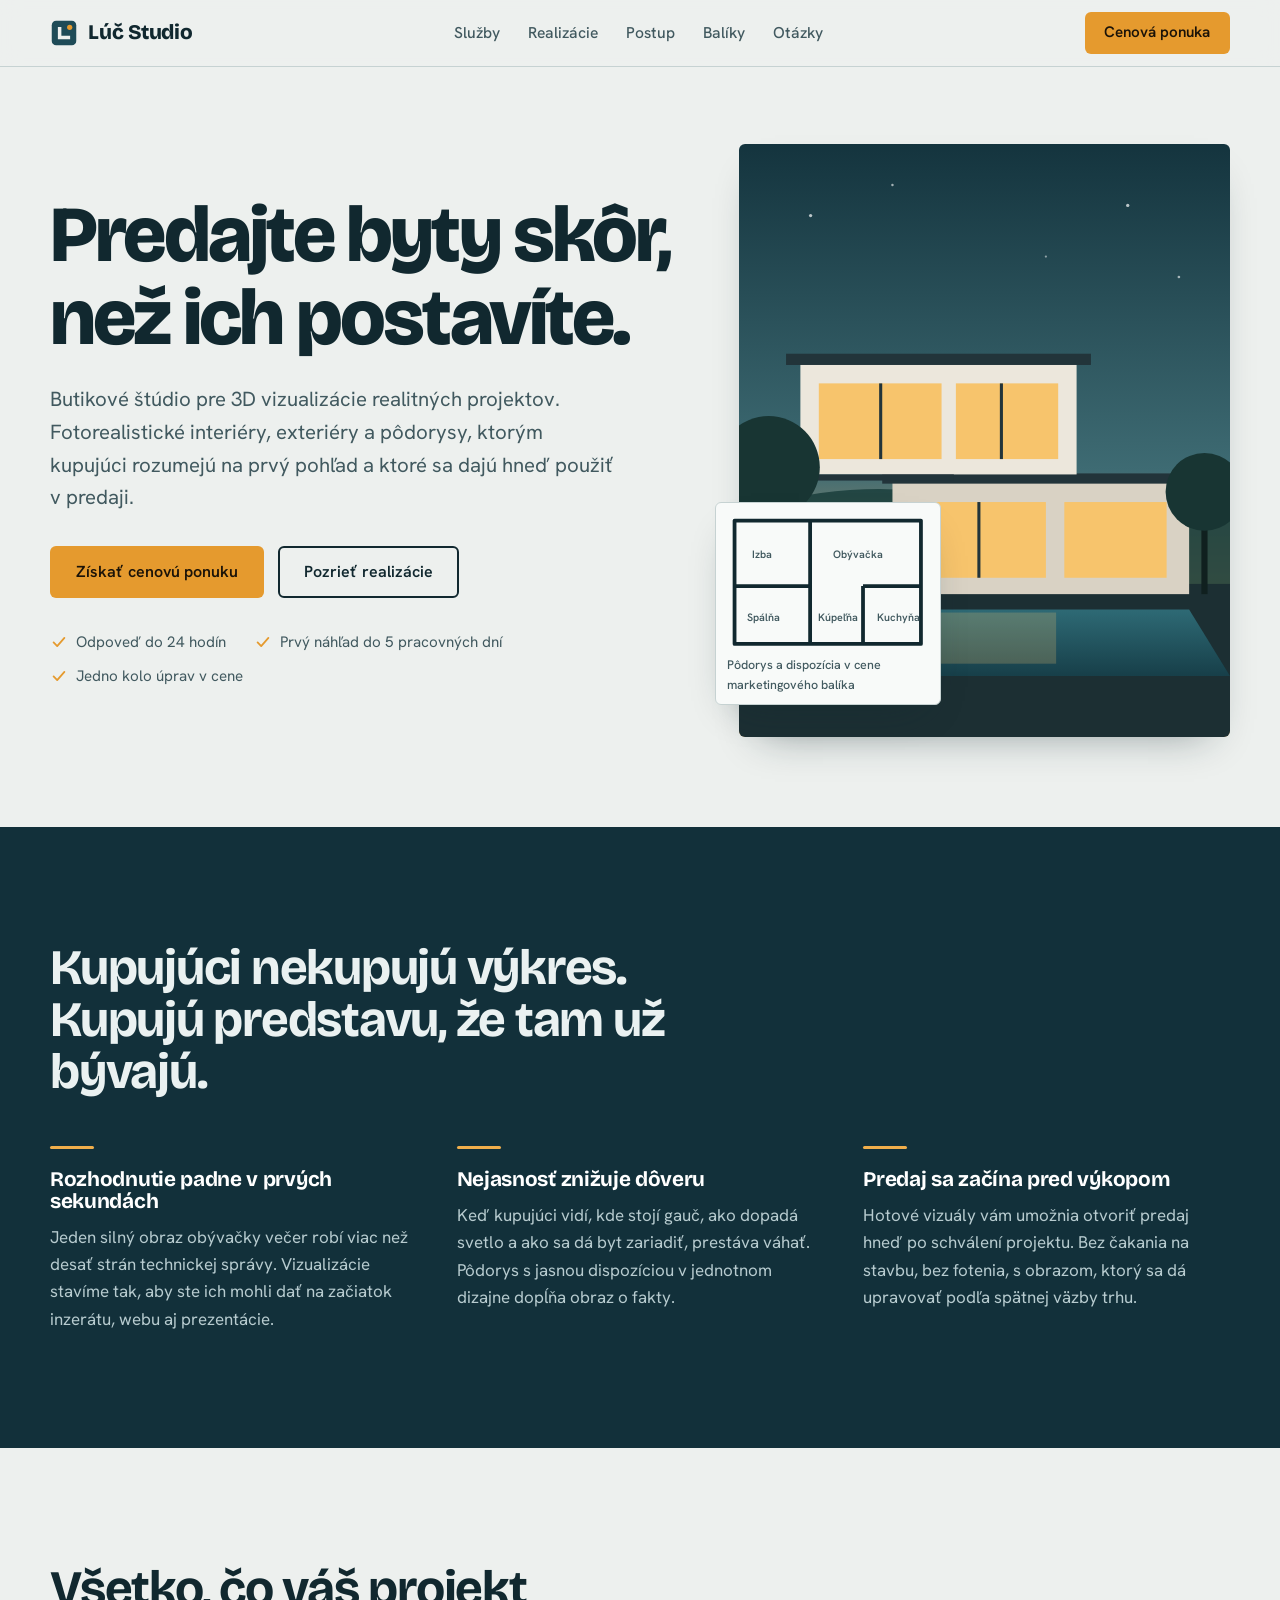
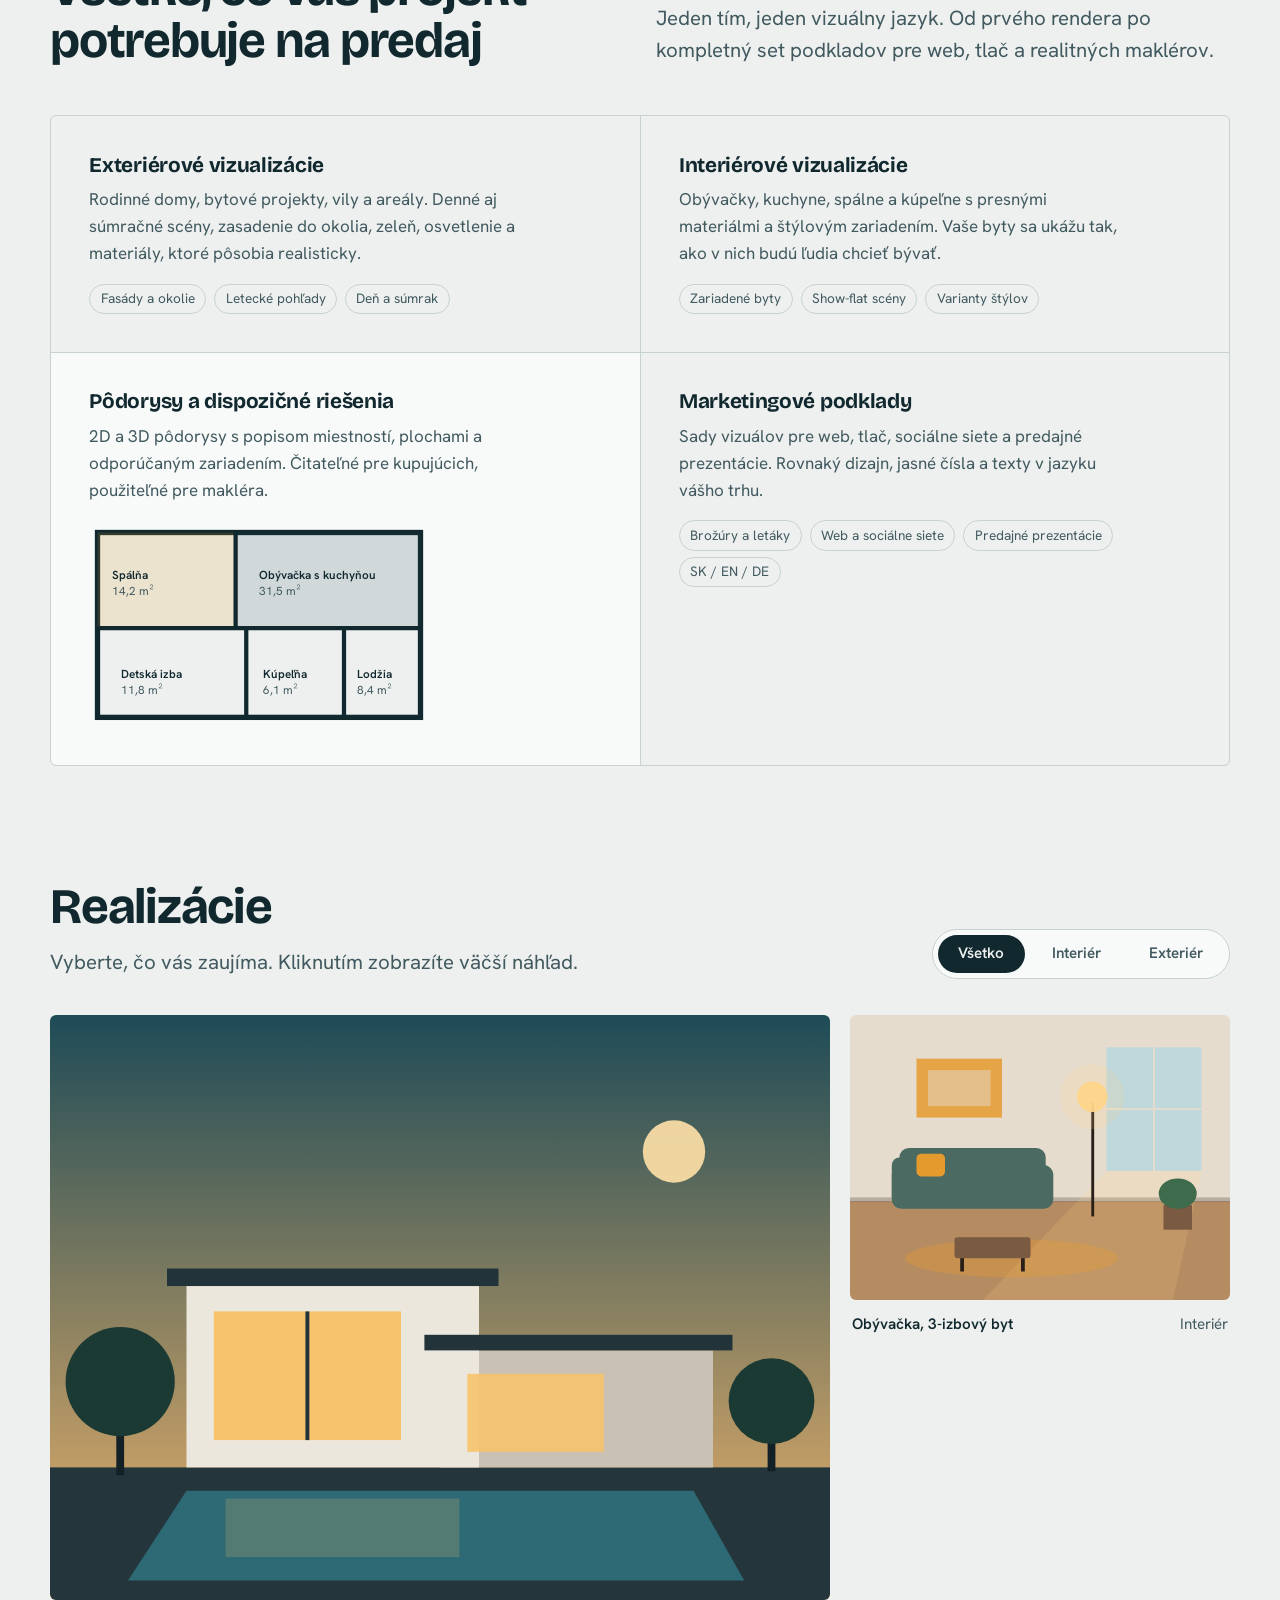
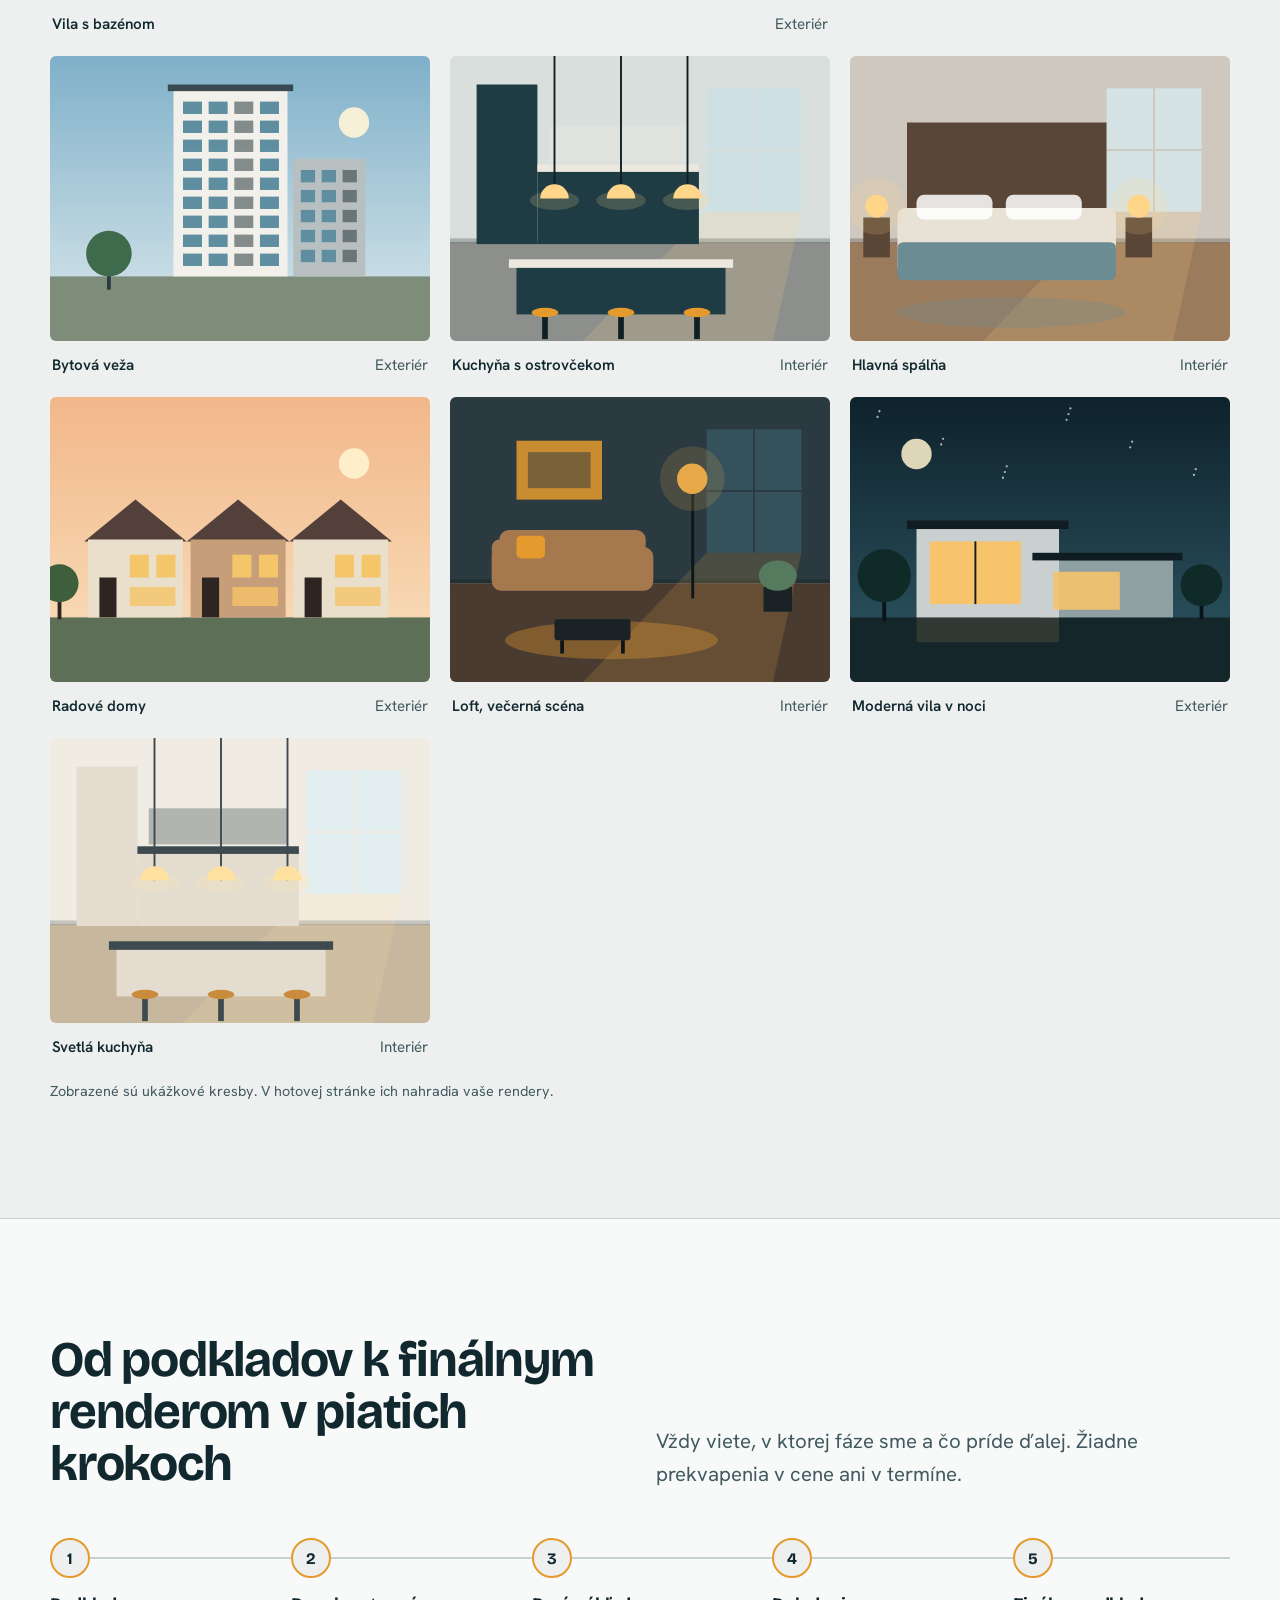
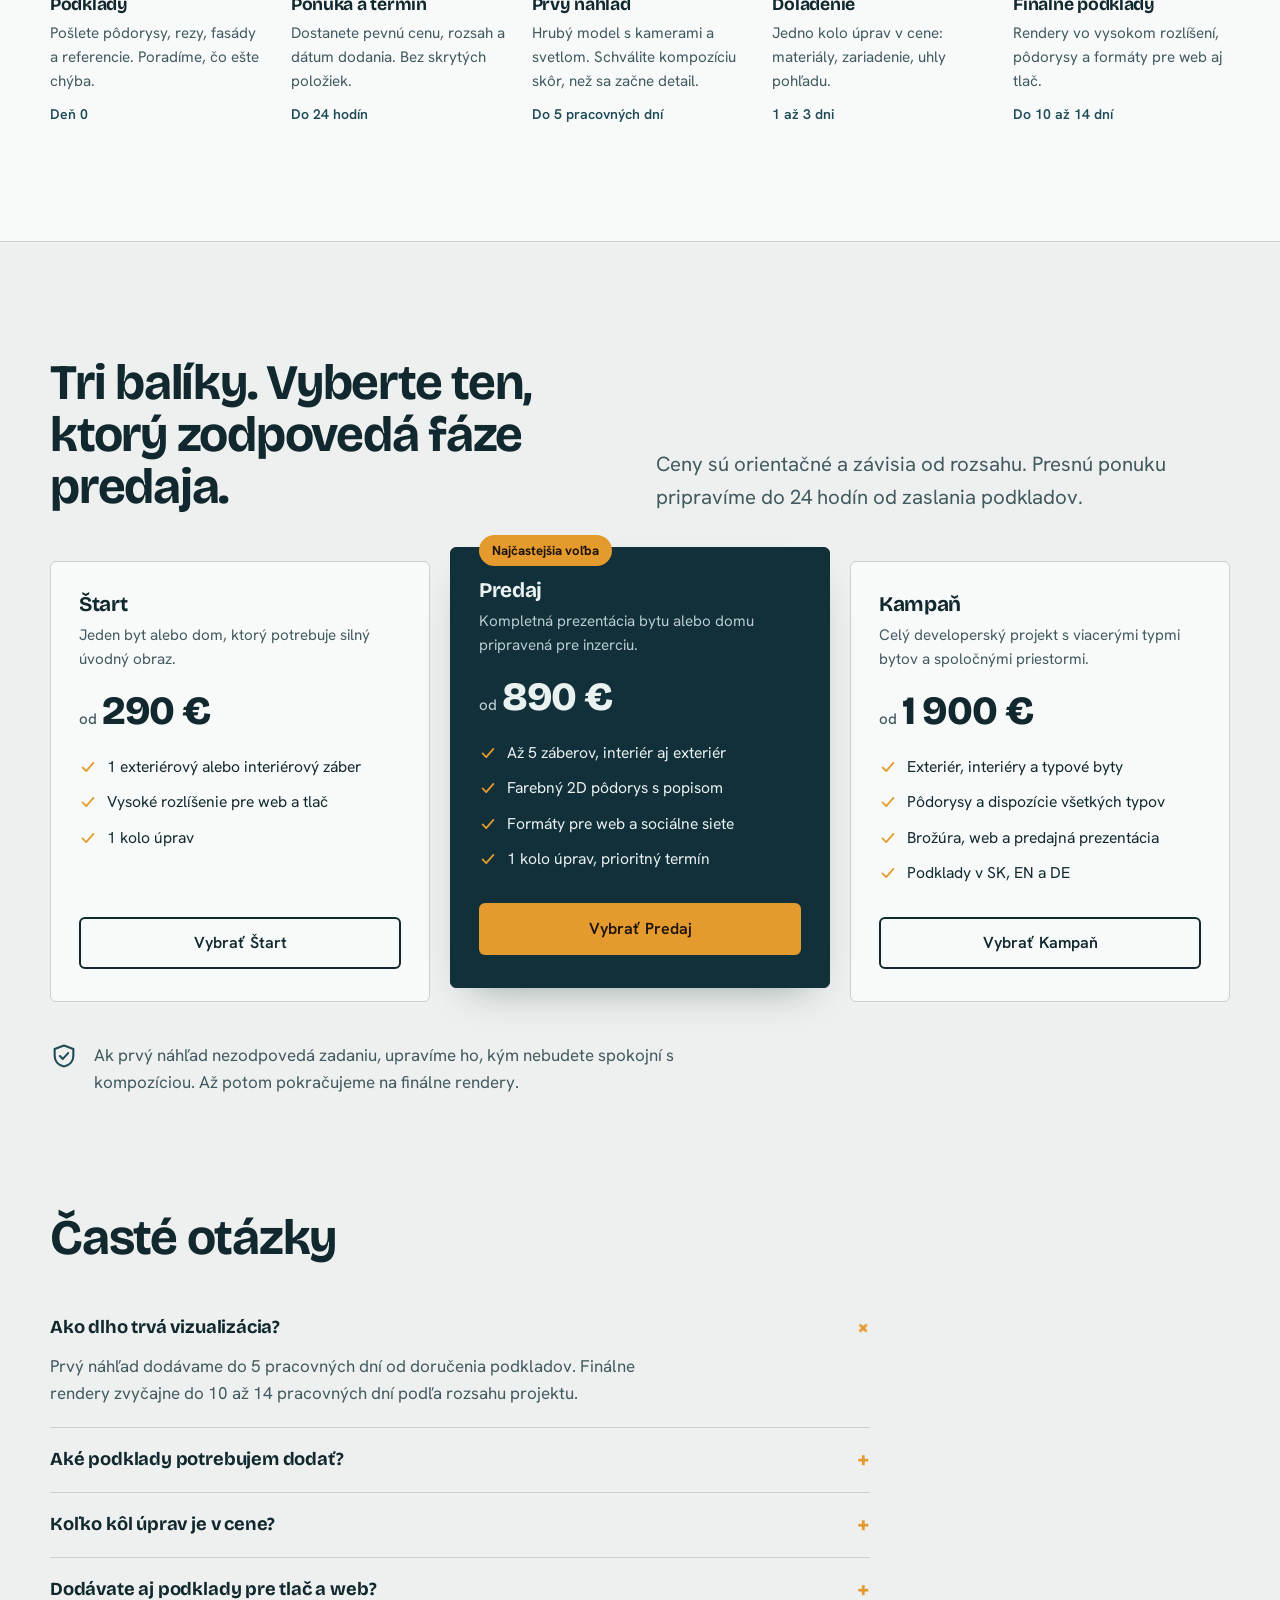
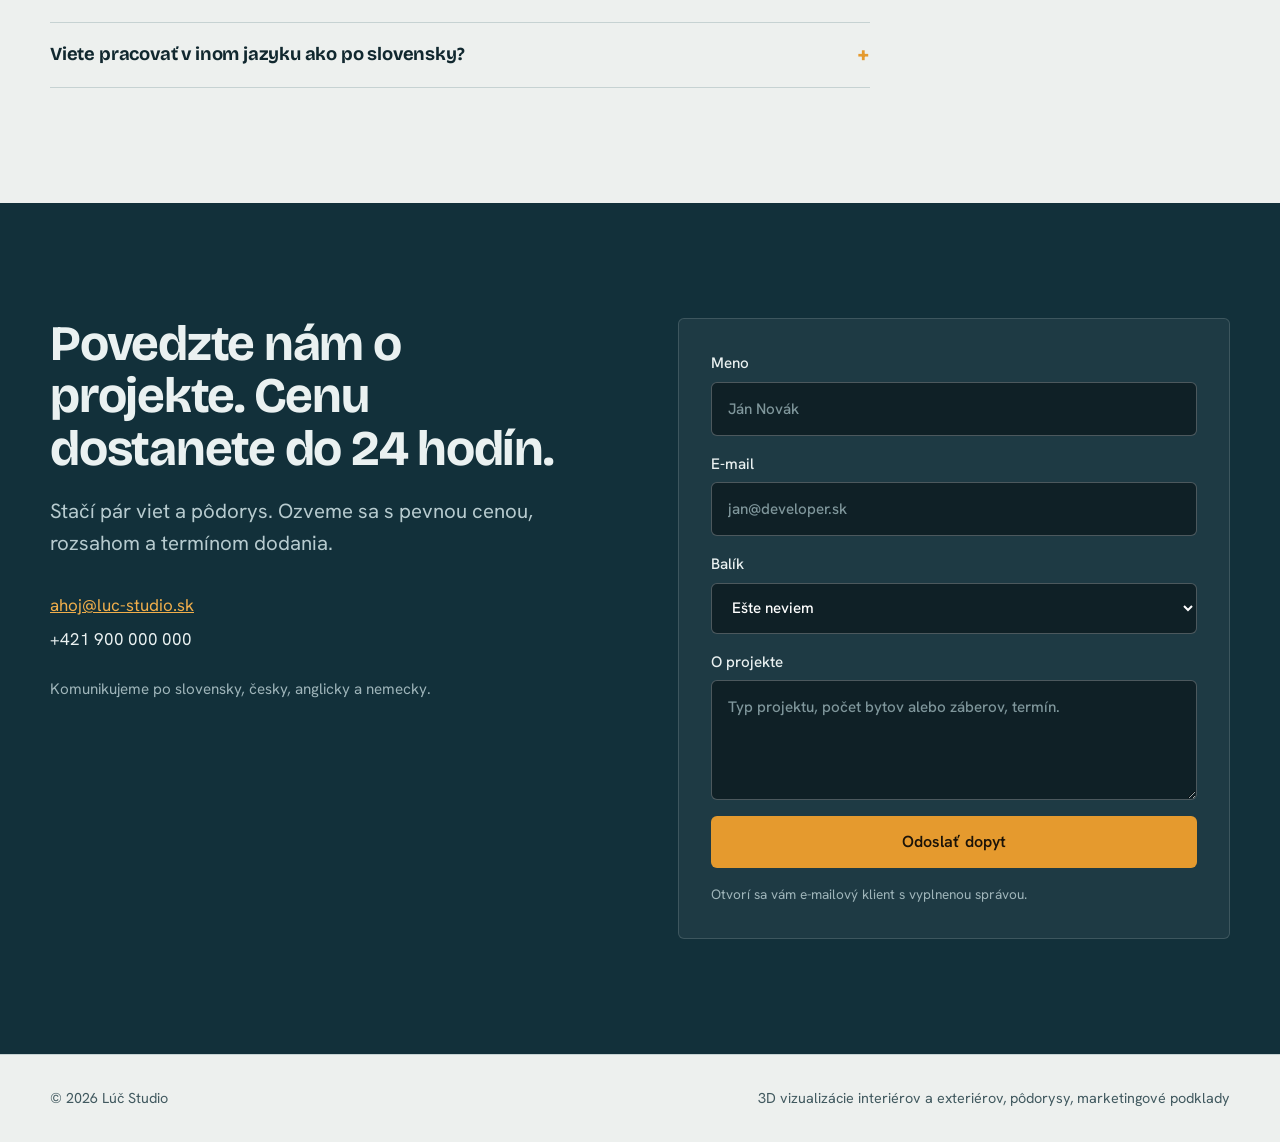
==== index.html @ 49ce0b9f "Add files via upload" ====
<!DOCTYPE html>
<html lang="sk">
<head>
<meta charset="utf-8">
<meta name="viewport" content="width=device-width, initial-scale=1, viewport-fit=cover">
<title>Lúč Studio | 3D vizualizácie interiérov a exteriérov pre developerov a realitné projekty</title>
<meta name="description" content="Butikové štúdio 3D vizualizácií: fotorealistické interiéry, exteriéry, pôdorysy a marketingové podklady, vďaka ktorým sa realitné projekty predávajú skôr. Prvý náhľad do 5 pracovných dní.">
<meta name="robots" content="index, follow, max-image-preview:large">
<link rel="canonical" href="https://www.luc-studio.sk/">
<meta property="og:type" content="website">
<meta property="og:locale" content="sk_SK">
<meta property="og:title" content="Lúč Studio | Vizualizácie, ktoré predávajú">
<meta property="og:description" content="Fotorealistické 3D vizualizácie a marketingové podklady pre realitné projekty. Interiér, exteriér, pôdorysy, dispozície.">
<meta property="og:url" content="https://www.luc-studio.sk/">
<meta name="twitter:card" content="summary_large_image">
<meta name="theme-color" content="#1E4B57">
<link rel="preconnect" href="https://fonts.googleapis.com">
<link rel="preconnect" href="https://fonts.gstatic.com" crossorigin>
<link href="https://fonts.googleapis.com/css2?family=Bricolage+Grotesque:opsz,wght@12..96,500;12..96,700;12..96,800&family=Hanken+Grotesk:wght@400;500;600&display=swap" rel="stylesheet">

<script type="application/ld+json">
{
  "@context": "https://schema.org",
  "@type": "ProfessionalService",
  "name": "Lúč Studio",
  "description": "Butikové štúdio 3D vizualizácií interiérov a exteriérov, pôdorysov a marketingových podkladov pre realitné projekty.",
  "url": "https://www.luc-studio.sk/",
  "email": "ahoj@luc-studio.sk",
  "areaServed": ["SK","CZ","AT","DE"],
  "knowsLanguage": ["sk","en","de"],
  "serviceType": ["3D vizualizácie exteriérov","3D vizualizácie interiérov","2D a 3D pôdorysy","Marketingové podklady pre realitné projekty"]
}
</script>
<script type="application/ld+json">
{
  "@context": "https://schema.org",
  "@type": "FAQPage",
  "mainEntity": [
    {"@type":"Question","name":"Ako dlho trvá vizualizácia?","acceptedAnswer":{"@type":"Answer","text":"Prvý náhľad dodávame do 5 pracovných dní od doručenia podkladov. Finálne rendery zvyčajne do 10 až 14 pracovných dní podľa rozsahu projektu."}},
    {"@type":"Question","name":"Aké podklady potrebujem dodať?","acceptedAnswer":{"@type":"Answer","text":"Stačia pôdorysy a rezy vo formáte PDF alebo DWG, ideálne aj fasády a referencie materiálov. Ak podklady nie sú kompletné, pomôžeme ich doplniť."}},
    {"@type":"Question","name":"Koľko kôl úprav je v cene?","acceptedAnswer":{"@type":"Answer","text":"Jedno kolo úprav je v cene každého balíka. Ďalšie kolá účtujeme podľa rozsahu zmien, vždy vopred odsúhlasené."}},
    {"@type":"Question","name":"Dodávate aj podklady pre tlač a web?","acceptedAnswer":{"@type":"Answer","text":"Áno. Rendery dodávame vo vysokom rozlíšení pre tlač aj v optimalizovaných formátoch pre web a sociálne siete, spolu s pôdorysmi a dispozíciami v jednotnom dizajne."}},
    {"@type":"Question","name":"Viete pracovať v inom jazyku ako po slovensky?","acceptedAnswer":{"@type":"Answer","text":"Komunikujeme po slovensky, česky, anglicky a nemecky. Popisy v pôdorysoch a marketingových podkladoch pripravíme v jazyku vášho trhu."}}
  ]
}
</script>

<style>
:root{
  --bg:#EDF0EE; --surface:#F8FAF9; --ink:#11282F; --ink2:#41595F; --line:#C6D2D2;
  --petrol:#1E4B57; --glow:#E59A2E; --on-glow:#1B1308; --deep:#12303A; --on-deep:#EAF1F1;
  --shadow:0 18px 40px -22px rgba(17,40,47,.45);
  --r:6px;
  box-sizing:border-box;
  padding-top:env(safe-area-inset-top,0px);
  padding-bottom:env(safe-area-inset-bottom,0px);
}
@media (prefers-color-scheme:dark){
  :root:not([data-theme="light"]){
    --bg:#0D1C21; --surface:#14282F; --ink:#E7EEEE; --ink2:#9FB5BA; --line:#27414A;
    --petrol:#86B7C3; --glow:#F0AE4B; --deep:#08141A; --on-deep:#EAF1F1;
    --shadow:0 18px 40px -22px rgba(0,0,0,.8);
  }
}
:root[data-theme="dark"]{
  --bg:#0D1C21; --surface:#14282F; --ink:#E7EEEE; --ink2:#9FB5BA; --line:#27414A;
  --petrol:#86B7C3; --glow:#F0AE4B; --deep:#08141A; --on-deep:#EAF1F1;
  --shadow:0 18px 40px -22px rgba(0,0,0,.8);
}
html{scroll-padding-top:calc(env(safe-area-inset-top,0px) + 72px);scroll-behavior:smooth}
*,*::before,*::after{box-sizing:border-box}
body{margin:0;background:var(--bg);color:var(--ink);font-family:"Hanken Grotesk",system-ui,-apple-system,"Segoe UI",Roboto,sans-serif;font-size:1.0625rem;line-height:1.6;-webkit-font-smoothing:antialiased}
h1,h2,h3{font-family:"Bricolage Grotesque","Hanken Grotesk",system-ui,sans-serif;line-height:1.05;letter-spacing:-.025em;margin:0;font-weight:700}
h1{font-size:clamp(2.6rem,6.2vw,5.3rem);font-weight:800;letter-spacing:-.035em}
h2{font-size:clamp(1.9rem,4vw,3.1rem)}
h3{font-size:1.3rem;letter-spacing:-.015em}
p{margin:0}
a{color:inherit}
img,svg{max-width:100%}
.wrap{width:min(1180px,100% - 2.5rem);margin-inline:auto}
section{padding-block:clamp(4rem,9vw,7.5rem)}
:focus-visible{outline:3px solid var(--glow);outline-offset:3px;border-radius:3px}
.lead{font-size:clamp(1.1rem,1.6vw,1.3rem);color:var(--ink2);max-width:52ch}
.skip{position:absolute;left:-999px;top:0;background:var(--glow);color:var(--on-glow);padding:.6rem 1rem;z-index:100}
.skip:focus{left:1rem;top:calc(env(safe-area-inset-top,0px) + .5rem)}

/* header */
header.top{position:sticky;top:env(safe-area-inset-top,0px);z-index:50;background:color-mix(in srgb,var(--bg) 88%,transparent);backdrop-filter:blur(10px);-webkit-backdrop-filter:blur(10px);border-bottom:1px solid var(--line)}
.bar{display:flex;align-items:center;justify-content:space-between;gap:1rem;height:66px}
.brand{display:flex;align-items:center;gap:.65rem;text-decoration:none;font-family:"Bricolage Grotesque",sans-serif;font-weight:800;font-size:1.3rem;letter-spacing:-.02em}
.brand svg{width:28px;height:28px}
nav ul{display:flex;gap:1.75rem;list-style:none;margin:0;padding:0}
nav a{text-decoration:none;font-weight:500;font-size:.98rem;color:var(--ink2);padding:.5rem 0}
nav a:hover{color:var(--ink)}
.btn{display:inline-flex;align-items:center;justify-content:center;gap:.5rem;font:600 1rem/1 "Hanken Grotesk",sans-serif;padding:1rem 1.5rem;border-radius:var(--r);text-decoration:none;border:2px solid transparent;cursor:pointer;transition:transform .15s ease,background .15s ease}
.btn:active{transform:translateY(1px)}
.btn-primary{background:var(--glow);color:var(--on-glow)}
.btn-primary:hover{background:color-mix(in srgb,var(--glow) 88%,white)}
.btn-ghost{border-color:var(--ink);color:var(--ink);background:transparent}
.btn-ghost:hover{background:var(--ink);color:var(--bg)}
.btn-sm{padding:.7rem 1.1rem;font-size:.95rem}
@media (max-width:820px){nav ul{display:none}}

/* hero */
.hero{padding-top:clamp(2.5rem,6vw,5rem);padding-bottom:clamp(3rem,7vw,6rem)}
.hero-grid{display:grid;grid-template-columns:1.12fr .88fr;gap:clamp(2rem,5vw,4.5rem);align-items:center}
.hero h1{margin-bottom:1.5rem}
.hero .lead{margin-bottom:2rem}
.cta-row{display:flex;flex-wrap:wrap;gap:.9rem;margin-bottom:2rem}
.assure{display:flex;flex-wrap:wrap;gap:.6rem 1.75rem;list-style:none;margin:0;padding:0;font-size:.95rem;color:var(--ink2)}
.assure li{display:flex;align-items:center;gap:.5rem}
.assure svg{width:18px;height:18px;flex:none;color:var(--glow)}
.scene{position:relative;border-radius:var(--r);overflow:visible}
.scene>svg{display:block;width:100%;height:auto;border-radius:var(--r);box-shadow:var(--shadow)}
.plan-chip{position:absolute;left:-1.5rem;bottom:2rem;width:46%;background:var(--surface);border:1px solid var(--line);border-radius:var(--r);padding:.6rem .7rem .5rem;box-shadow:var(--shadow)}
.plan-chip svg{display:block;width:100%;height:auto}
.plan-chip span{display:block;font-size:.78rem;color:var(--ink2);margin-top:.3rem;font-weight:500}
.win{fill:#F7C46C;opacity:.14;animation:lightup 1.1s ease-out forwards}
@keyframes lightup{to{opacity:1}}
@media (max-width:900px){.hero-grid{grid-template-columns:1fr}.plan-chip{left:.75rem;bottom:.75rem;width:42%}}
@media (prefers-reduced-motion:reduce){.win{animation:none;opacity:1}html{scroll-behavior:auto}}

/* why */
.why{background:var(--deep);color:var(--on-deep)}
.why h2{max-width:20ch;margin-bottom:3rem}
.why-grid{display:grid;grid-template-columns:repeat(3,1fr);gap:2.5rem}
.why-grid h3{margin-bottom:.7rem;color:#fff}
.why-grid p{color:#B7CBCF}
.why-grid .mark{width:44px;height:3px;background:#F0AE4B;margin-bottom:1.25rem;border-radius:2px}
@media (max-width:820px){.why-grid{grid-template-columns:1fr;gap:2rem}}

/* services */
.sec-head{display:grid;grid-template-columns:1fr 1fr;gap:2rem;align-items:end;margin-bottom:3rem}
@media (max-width:820px){.sec-head{grid-template-columns:1fr;gap:1rem}}
.svc{display:grid;grid-template-columns:repeat(2,1fr);gap:1px;background:var(--line);border:1px solid var(--line);border-radius:var(--r);overflow:hidden}
.svc article{background:var(--bg);padding:clamp(1.5rem,3vw,2.5rem)}
.svc h3{margin-bottom:.6rem}
.svc p{color:var(--ink2);max-width:44ch}
.svc ul{margin:1rem 0 0;padding:0;list-style:none;display:flex;flex-wrap:wrap;gap:.4rem .5rem}
.svc li{font-size:.85rem;border:1px solid var(--line);padding:.2rem .65rem;border-radius:99px;color:var(--ink2)}
.svc .plan{background:var(--surface)}
.svc .plan svg{display:block;width:100%;max-width:340px;margin-top:1.25rem}
@media (max-width:820px){.svc{grid-template-columns:1fr}}

/* gallery */
.gal-top{display:flex;flex-wrap:wrap;justify-content:space-between;align-items:end;gap:1.5rem;margin-bottom:2.25rem}
.filters{display:flex;gap:.4rem;padding:.3rem;border:1px solid var(--line);border-radius:99px;background:var(--surface)}
.filters button{font:600 .95rem/1 "Hanken Grotesk",sans-serif;padding:.7rem 1.3rem;border-radius:99px;border:0;background:transparent;color:var(--ink2);cursor:pointer;transition:background .2s,color .2s}
.filters button[aria-pressed="true"]{background:var(--ink);color:var(--bg)}
.grid{display:grid;grid-template-columns:repeat(3,1fr);gap:1.25rem}
.tile{margin:0;animation:pop .35s ease-out both}
@keyframes pop{from{opacity:0;transform:scale(.97)}to{opacity:1;transform:none}}
.tile[hidden]{display:none}
.tile button{display:block;width:100%;padding:0;border:0;background:none;cursor:zoom-in;text-align:left;color:inherit;font:inherit}
.tile .pic{display:block;aspect-ratio:4/3;overflow:hidden;border-radius:var(--r)}
.tile .pic svg{display:block;width:100%;height:100%;transition:transform .5s ease}
.tile button:hover .pic svg{transform:scale(1.04)}
.tile figcaption{display:flex;justify-content:space-between;gap:1rem;padding:.75rem .1rem 0;font-size:.95rem}
.tile figcaption b{font-weight:600}
.tile figcaption span{color:var(--ink2)}
.tile.wide{grid-column:span 2}
.tile.wide .pic{aspect-ratio:auto;height:100%;min-height:0}
@media (max-width:900px){.grid{grid-template-columns:repeat(2,1fr)}.tile.wide{grid-column:span 2}}
@media (max-width:560px){.grid{grid-template-columns:1fr}.tile.wide{grid-column:auto}.tile.wide .pic{aspect-ratio:4/3;height:auto}}
.note{margin-top:1.25rem;font-size:.9rem;color:var(--ink2)}
dialog{border:0;padding:0;background:transparent;max-width:min(1000px,94vw);width:100%;color:var(--on-deep)}
dialog::backdrop{background:rgba(6,14,18,.82);backdrop-filter:blur(3px)}
.lb{background:var(--deep);border-radius:var(--r);overflow:hidden}
.lb .big{aspect-ratio:16/10}
.lb .big svg{display:block;width:100%;height:100%}
.lb-foot{display:flex;flex-wrap:wrap;gap:1rem;justify-content:space-between;align-items:center;padding:1.1rem 1.4rem}
.lb-foot p{font-weight:600}
.lb-foot small{display:block;color:#9FB5BA;font-weight:400}
.close{position:absolute;top:.75rem;right:.75rem;width:42px;height:42px;border-radius:50%;border:0;background:rgba(8,20,26,.8);color:#fff;font-size:1.4rem;cursor:pointer;line-height:1}

/* process */
.process{background:var(--surface);border-block:1px solid var(--line)}
.steps{list-style:none;margin:3rem 0 0;padding:0;display:grid;grid-template-columns:repeat(5,1fr);gap:1.5rem;counter-reset:s;position:relative}
.steps::before{content:"";position:absolute;left:0;right:0;top:19px;height:2px;background:var(--line)}
.steps li{position:relative;counter-increment:s}
.steps li::before{content:counter(s);display:grid;place-items:center;width:40px;height:40px;border-radius:50%;background:var(--bg);border:2px solid var(--glow);font:700 1rem "Bricolage Grotesque",sans-serif;margin-bottom:1.1rem;position:relative}
.steps h3{font-size:1.1rem;margin-bottom:.4rem}
.steps p{font-size:.95rem;color:var(--ink2)}
.steps .when{display:block;margin-top:.6rem;font-weight:600;font-size:.88rem;color:var(--petrol)}
@media (max-width:900px){.steps{grid-template-columns:1fr;gap:1.75rem}.steps::before{left:19px;right:auto;top:0;bottom:0;width:2px;height:auto}.steps li{padding-left:3.6rem}.steps li::before{position:absolute;left:0;top:0}}

/* pricing */
.plans{display:grid;grid-template-columns:repeat(3,1fr);gap:1.25rem;align-items:stretch;margin-top:3rem}
.plan-card{display:flex;flex-direction:column;background:var(--surface);border:1px solid var(--line);border-radius:var(--r);padding:2rem 1.75rem}
.plan-card.best{background:var(--deep);color:var(--on-deep);border-color:var(--deep);position:relative;transform:translateY(-14px);box-shadow:var(--shadow)}
.plan-card .tag{position:absolute;top:-13px;left:1.75rem;background:var(--glow);color:var(--on-glow);font-weight:700;font-size:.82rem;padding:.3rem .8rem;border-radius:99px}
.plan-card h3{margin-bottom:.4rem}
.plan-card .for{font-size:.95rem;color:var(--ink2);margin-bottom:1.25rem;min-height:3em}
.best .for{color:#B7CBCF}
.price{font:800 2.5rem/1 "Bricolage Grotesque",sans-serif;letter-spacing:-.03em;margin-bottom:1.4rem}
.price small{font:500 .95rem "Hanken Grotesk",sans-serif;letter-spacing:0;color:var(--ink2);margin-right:.3rem}
.best .price small{color:#B7CBCF}
.plan-card ul{list-style:none;margin:0 0 2rem;padding:0;display:grid;gap:.65rem;font-size:.98rem}
.plan-card li{display:flex;gap:.6rem}
.plan-card li svg{flex:none;width:18px;height:18px;margin-top:.25rem;color:var(--glow)}
.plan-card .btn{margin-top:auto}
.best .btn-ghost{border-color:#fff;color:#fff}
.guarantee{margin-top:2.5rem;display:flex;gap:1rem;align-items:flex-start;max-width:70ch;color:var(--ink2)}
.guarantee svg{flex:none;width:28px;height:28px;color:var(--petrol)}
@media (max-width:900px){.plans{grid-template-columns:1fr}.plan-card.best{transform:none;margin-top:.8rem}}

/* faq */
.faq{max-width:820px}
.faq details{border-bottom:1px solid var(--line);padding:1.25rem 0}
.faq summary{cursor:pointer;font:700 1.15rem "Bricolage Grotesque",sans-serif;letter-spacing:-.01em;list-style:none;display:flex;justify-content:space-between;gap:1rem}
.faq summary::-webkit-details-marker{display:none}
.faq summary::after{content:"+";font-size:1.5rem;line-height:1;color:var(--glow);transition:transform .2s}
.faq details[open] summary::after{transform:rotate(45deg)}
.faq details p{margin-top:.8rem;color:var(--ink2);max-width:62ch}

/* contact */
.contact{background:var(--deep);color:var(--on-deep)}
.contact-grid{display:grid;grid-template-columns:1fr 1fr;gap:clamp(2rem,6vw,5rem);align-items:start}
.contact h2{margin-bottom:1.25rem}
.contact .lead{color:#B7CBCF;margin-bottom:2rem}
.contact address{font-style:normal;display:grid;gap:.4rem;color:#EAF1F1}
.contact address a{color:#F0AE4B}
.langs{margin-top:1.5rem;font-size:.95rem;color:#9FB5BA}
.fm{display:grid;gap:1rem;background:rgba(255,255,255,.05);padding:clamp(1.25rem,3vw,2rem);border:1px solid rgba(255,255,255,.14);border-radius:var(--r)}
.fm label{display:grid;gap:.4rem;font-weight:500;font-size:.95rem}
.fm input,.fm select,.fm textarea{font:inherit;padding:.85rem 1rem;border-radius:var(--r);border:1px solid rgba(255,255,255,.25);background:rgba(4,12,16,.55);color:#fff;width:100%}
.fm textarea{min-height:120px;resize:vertical}
.fm ::placeholder{color:#7F969B}
.fm .btn{width:100%}
.fm small{color:#9FB5BA;font-size:.85rem}
@media (max-width:820px){.contact-grid{grid-template-columns:1fr}}
footer{padding:2rem 0;font-size:.9rem;color:var(--ink2);border-top:1px solid var(--line)}
footer .wrap{display:flex;flex-wrap:wrap;justify-content:space-between;gap:1rem}
</style>
</head>
<body>
<!--
  POZNÁMKA PRE ÚPRAVU:
  - "Lúč Studio", e‑mail, ceny a termíny sú zástupné. Prepíšte ich podľa reality.
  - Galéria nižšie používa ukážkové kresby. Nahradíte ich vlastnými rendermi v sekcii <script> (pole PROJECTS).
-->
<a class="skip" href="#obsah">Preskočiť na obsah</a>

<header class="top">
  <div class="wrap bar">
    <a class="brand" href="#" aria-label="Lúč Studio, domov">
      <svg viewBox="0 0 32 32" aria-hidden="true"><rect x="2" y="2" width="28" height="28" rx="5" fill="var(--petrol)"/><path d="M9 23V9h4v10h10v4z" fill="var(--bg)"/><circle cx="22.5" cy="9.5" r="3" fill="var(--glow)"/></svg>
      Lúč Studio
    </a>
    <nav aria-label="Hlavná navigácia">
      <ul>
        <li><a href="#sluzby">Služby</a></li>
        <li><a href="#realizacie">Realizácie</a></li>
        <li><a href="#postup">Postup</a></li>
        <li><a href="#cennik">Balíky</a></li>
        <li><a href="#faq">Otázky</a></li>
      </ul>
    </nav>
    <a class="btn btn-primary btn-sm" href="#kontakt">Cenová ponuka</a>
  </div>
</header>

<main id="obsah">

<!-- HERO -->
<section class="hero" aria-labelledby="h-hero">
  <div class="wrap hero-grid">
    <div>
      <h1 id="h-hero">Predajte byty skôr, než ich postavíte.</h1>
      <p class="lead">Butikové štúdio pre 3D vizualizácie realitných projektov. Fotorealistické interiéry, exteriéry a pôdorysy, ktorým kupujúci rozumejú na prvý pohľad a ktoré sa dajú hneď použiť v predaji.</p>
      <div class="cta-row">
        <a class="btn btn-primary" href="#kontakt">Získať cenovú ponuku</a>
        <a class="btn btn-ghost" href="#realizacie">Pozrieť realizácie</a>
      </div>
      <ul class="assure" aria-label="Naše záväzky">
        <li><svg viewBox="0 0 20 20" fill="none" stroke="currentColor" stroke-width="2" stroke-linecap="round" stroke-linejoin="round" aria-hidden="true"><path d="M4 10.5l4 4 8-9"/></svg>Odpoveď do 24 hodín</li>
        <li><svg viewBox="0 0 20 20" fill="none" stroke="currentColor" stroke-width="2" stroke-linecap="round" stroke-linejoin="round" aria-hidden="true"><path d="M4 10.5l4 4 8-9"/></svg>Prvý náhľad do 5 pracovných dní</li>
        <li><svg viewBox="0 0 20 20" fill="none" stroke="currentColor" stroke-width="2" stroke-linecap="round" stroke-linejoin="round" aria-hidden="true"><path d="M4 10.5l4 4 8-9"/></svg>Jedno kolo úprav v cene</li>
      </ul>
    </div>

    <div class="scene">
      <svg viewBox="0 0 480 580" role="img" aria-label="Vizualizácia moderného domu za súmraku so svietiacimi oknami" preserveAspectRatio="xMidYMid slice">
        <defs>
          <linearGradient id="hsky" x1="0" y1="0" x2="0" y2="1">
            <stop offset="0" stop-color="#14343E"/><stop offset=".55" stop-color="#3E6B73"/><stop offset=".82" stop-color="#E7A659"/><stop offset="1" stop-color="#F3C98A"/>
          </linearGradient>
          <linearGradient id="hpool" x1="0" y1="0" x2="0" y2="1"><stop offset="0" stop-color="#2E6A75"/><stop offset="1" stop-color="#173F49"/></linearGradient>
        </defs>
        <rect width="480" height="580" fill="url(#hsky)"/>
        <circle cx="70" cy="70" r="1.6" fill="#fff" opacity=".7"/><circle cx="150" cy="40" r="1.2" fill="#fff" opacity=".6"/><circle cx="380" cy="60" r="1.6" fill="#fff" opacity=".7"/><circle cx="300" cy="110" r="1.1" fill="#fff" opacity=".5"/><circle cx="430" cy="130" r="1.3" fill="#fff" opacity=".6"/>
        <path d="M0 360 Q120 320 240 350 T480 340 V440 H0z" fill="#1B3F3C" opacity=".85"/>
        <rect y="430" width="480" height="150" fill="#1C2F33"/>
        <!-- lower volume -->
        <rect x="150" y="330" width="290" height="110" fill="#D9D2C4"/>
        <rect x="140" y="322" width="310" height="10" fill="#22343A"/>
        <!-- upper volume (cantilever) -->
        <rect x="60" y="215" width="270" height="108" fill="#ECE7DC"/>
        <rect x="46" y="205" width="298" height="11" fill="#22343A"/>
        <rect x="60" y="323" width="150" height="6" fill="#22343A"/>
        <!-- windows -->
        <rect class="win" style="animation-delay:.4s" x="78" y="234" width="120" height="74"/>
        <rect class="win" style="animation-delay:.75s" x="212" y="234" width="100" height="74"/>
        <rect class="win" style="animation-delay:1.1s" x="170" y="350" width="130" height="74"/>
        <rect class="win" style="animation-delay:1.45s" x="318" y="350" width="100" height="74"/>
        <g fill="#22343A"><rect x="137" y="234" width="3" height="74"/><rect x="255" y="234" width="3" height="74"/><rect x="233" y="350" width="3" height="74"/></g>
        <!-- pool -->
        <polygon points="40,455 440,455 480,520 0,520" fill="url(#hpool)"/>
        <rect x="160" y="458" width="150" height="50" fill="#F7C46C" opacity=".22"/>
        <!-- trees -->
        <rect x="26" y="330" width="6" height="110" fill="#10201F"/><circle cx="29" cy="316" r="50" fill="#183533"/>
        <rect x="452" y="350" width="6" height="90" fill="#10201F"/><circle cx="455" cy="340" r="38" fill="#183533"/>
      </svg>
      <div class="plan-chip">
        <svg viewBox="0 0 160 110" aria-label="Pôdorys 3-izbového bytu" role="img">
          <g fill="none" stroke="var(--ink)" stroke-width="3" stroke-linejoin="round">
            <rect x="6" y="6" width="148" height="98"/>
            <path d="M6 58h60M66 6v52M66 58v46M108 58h46M108 58v46"/>
          </g>
          <g fill="var(--ink2)" font-family="Hanken Grotesk,sans-serif" font-size="8.5" font-weight="600">
            <text x="20" y="36">Izba</text><text x="84" y="36">Obývačka</text><text x="16" y="86">Spálňa</text><text x="72" y="86">Kúpeľňa</text><text x="119" y="86">Kuchyňa</text>
          </g>
        </svg>
        <span>Pôdorys a dispozícia v cene marketingového balíka</span>
      </div>
    </div>
  </div>
</section>

<!-- WHY -->
<section class="why" aria-labelledby="h-why">
  <div class="wrap">
    <h2 id="h-why">Kupujúci nekupujú výkres. Kupujú predstavu, že tam už bývajú.</h2>
    <div class="why-grid">
      <div>
        <div class="mark"></div>
        <h3>Rozhodnutie padne v prvých sekundách</h3>
        <p>Jeden silný obraz obývačky večer robí viac než desať strán technickej správy. Vizualizácie stavíme tak, aby ste ich mohli dať na začiatok inzerátu, webu aj prezentácie.</p>
      </div>
      <div>
        <div class="mark"></div>
        <h3>Nejasnosť znižuje dôveru</h3>
        <p>Keď kupujúci vidí, kde stojí gauč, ako dopadá svetlo a ako sa dá byt zariadiť, prestáva váhať. Pôdorys s jasnou dispozíciou v jednotnom dizajne dopĺňa obraz o fakty.</p>
      </div>
      <div>
        <div class="mark"></div>
        <h3>Predaj sa začína pred výkopom</h3>
        <p>Hotové vizuály vám umožnia otvoriť predaj hneď po schválení projektu. Bez čakania na stavbu, bez fotenia, s obrazom, ktorý sa dá upravovať podľa spätnej väzby trhu.</p>
      </div>
    </div>
  </div>
</section>

<!-- SERVICES -->
<section id="sluzby" aria-labelledby="h-svc">
  <div class="wrap">
    <div class="sec-head">
      <h2 id="h-svc">Všetko, čo váš projekt potrebuje na predaj</h2>
      <p class="lead">Jeden tím, jeden vizuálny jazyk. Od prvého rendera po kompletný set podkladov pre web, tlač a realitných maklérov.</p>
    </div>
    <div class="svc">
      <article>
        <h3>Exteriérové vizualizácie</h3>
        <p>Rodinné domy, bytové projekty, vily a areály. Denné aj súmračné scény, zasadenie do okolia, zeleň, osvetlenie a materiály, ktoré pôsobia realisticky.</p>
        <ul><li>Fasády a okolie</li><li>Letecké pohľady</li><li>Deň a súmrak</li></ul>
      </article>
      <article>
        <h3>Interiérové vizualizácie</h3>
        <p>Obývačky, kuchyne, spálne a kúpeľne s presnými materiálmi a štýlovým zariadením. Vaše byty sa ukážu tak, ako v nich budú ľudia chcieť bývať.</p>
        <ul><li>Zariadené byty</li><li>Show-flat scény</li><li>Varianty štýlov</li></ul>
      </article>
      <article class="plan">
        <h3>Pôdorysy a dispozičné riešenia</h3>
        <p>2D a 3D pôdorysy s popisom miestností, plochami a odporúčaným zariadením. Čitateľné pre kupujúcich, použiteľné pre makléra.</p>
        <svg viewBox="0 0 320 190" role="img" aria-label="Ukážka farebného 2D pôdorysu bytu s popisom miestností">
          <rect x="8" y="8" width="304" height="174" fill="var(--bg)" stroke="var(--ink)" stroke-width="5"/>
          <rect x="8" y="8" width="130" height="90" fill="color-mix(in srgb,var(--glow) 16%,transparent)"/>
          <rect x="138" y="8" width="174" height="90" fill="color-mix(in srgb,var(--petrol) 14%,transparent)"/>
          <path d="M138 8v90M8 98h140M148 98h164M148 98v84M240 98v84" stroke="var(--ink)" stroke-width="4" fill="none"/>
          <g fill="var(--ink)" font-family="Hanken Grotesk,sans-serif" font-size="11" font-weight="600">
            <text x="22" y="52">Spálňa</text><text x="22" y="67" font-weight="400" fill="var(--ink2)">14,2 m²</text>
            <text x="160" y="52">Obývačka s kuchyňou</text><text x="160" y="67" font-weight="400" fill="var(--ink2)">31,5 m²</text>
            <text x="30" y="145">Detská izba</text><text x="30" y="160" font-weight="400" fill="var(--ink2)">11,8 m²</text>
            <text x="164" y="145">Kúpeľňa</text><text x="164" y="160" font-weight="400" fill="var(--ink2)">6,1 m²</text>
            <text x="252" y="145">Lodžia</text><text x="252" y="160" font-weight="400" fill="var(--ink2)">8,4 m²</text>
          </g>
        </svg>
      </article>
      <article>
        <h3>Marketingové podklady</h3>
        <p>Sady vizuálov pre web, tlač, sociálne siete a predajné prezentácie. Rovnaký dizajn, jasné čísla a texty v jazyku vášho trhu.</p>
        <ul><li>Brožúry a letáky</li><li>Web a sociálne siete</li><li>Predajné prezentácie</li><li>SK / EN / DE</li></ul>
      </article>
    </div>
  </div>
</section>

<!-- GALLERY -->
<section id="realizacie" aria-labelledby="h-gal" style="padding-top:0">
  <div class="wrap">
    <div class="gal-top">
      <div>
        <h2 id="h-gal">Realizácie</h2>
        <p class="lead" style="margin-top:.8rem">Vyberte, čo vás zaujíma. Kliknutím zobrazíte väčší náhľad.</p>
      </div>
      <div class="filters" role="group" aria-label="Filter realizácií">
        <button type="button" data-f="all" aria-pressed="true">Všetko</button>
        <button type="button" data-f="interier" aria-pressed="false">Interiér</button>
        <button type="button" data-f="exterier" aria-pressed="false">Exteriér</button>
      </div>
    </div>
    <div class="grid" id="grid" aria-live="polite"></div>
    <p class="note">Zobrazené sú ukážkové kresby. V hotovej stránke ich nahradia vaše rendery.</p>
  </div>
</section>

<dialog id="lb" aria-label="Detail realizácie">
  <div class="lb" style="position:relative">
    <button class="close" type="button" aria-label="Zavrieť">&times;</button>
    <div class="big" id="lb-pic"></div>
    <div class="lb-foot">
      <p id="lb-title"></p>
      <a class="btn btn-primary btn-sm" href="#kontakt" id="lb-cta">Chcem podobný výsledok</a>
    </div>
  </div>
</dialog>

<!-- PROCESS -->
<section id="postup" class="process" aria-labelledby="h-proc">
  <div class="wrap">
    <div class="sec-head" style="margin-bottom:0">
      <h2 id="h-proc">Od podkladov k finálnym renderom v piatich krokoch</h2>
      <p class="lead">Vždy viete, v ktorej fáze sme a čo príde ďalej. Žiadne prekvapenia v cene ani v termíne.</p>
    </div>
    <ol class="steps">
      <li><h3>Podklady</h3><p>Pošlete pôdorysy, rezy, fasády a referencie. Poradíme, čo ešte chýba.</p><span class="when">Deň 0</span></li>
      <li><h3>Ponuka a termín</h3><p>Dostanete pevnú cenu, rozsah a dátum dodania. Bez skrytých položiek.</p><span class="when">Do 24 hodín</span></li>
      <li><h3>Prvý náhľad</h3><p>Hrubý model s kamerami a svetlom. Schválite kompozíciu skôr, než sa začne detail.</p><span class="when">Do 5 pracovných dní</span></li>
      <li><h3>Doladenie</h3><p>Jedno kolo úprav v cene: materiály, zariadenie, uhly pohľadu.</p><span class="when">1 až 3 dni</span></li>
      <li><h3>Finálne podklady</h3><p>Rendery vo vysokom rozlíšení, pôdorysy a formáty pre web aj tlač.</p><span class="when">Do 10 až 14 dní</span></li>
    </ol>
  </div>
</section>

<!-- PRICING -->
<section id="cennik" aria-labelledby="h-price">
  <div class="wrap">
    <div class="sec-head" style="margin-bottom:0">
      <h2 id="h-price">Tri balíky. Vyberte ten, ktorý zodpovedá fáze predaja.</h2>
      <p class="lead">Ceny sú orientačné a závisia od rozsahu. Presnú ponuku pripravíme do 24 hodín od zaslania podkladov.</p>
    </div>
    <div class="plans">
      <div class="plan-card">
        <h3>Štart</h3>
        <p class="for">Jeden byt alebo dom, ktorý potrebuje silný úvodný obraz.</p>
        <div class="price"><small>od</small>290 €</div>
        <ul>
          <li><svg viewBox="0 0 20 20" fill="none" stroke="currentColor" stroke-width="2" stroke-linecap="round" stroke-linejoin="round" aria-hidden="true"><path d="M4 10.5l4 4 8-9"/></svg>1 exteriérový alebo interiérový záber</li>
          <li><svg viewBox="0 0 20 20" fill="none" stroke="currentColor" stroke-width="2" stroke-linecap="round" stroke-linejoin="round" aria-hidden="true"><path d="M4 10.5l4 4 8-9"/></svg>Vysoké rozlíšenie pre web a tlač</li>
          <li><svg viewBox="0 0 20 20" fill="none" stroke="currentColor" stroke-width="2" stroke-linecap="round" stroke-linejoin="round" aria-hidden="true"><path d="M4 10.5l4 4 8-9"/></svg>1 kolo úprav</li>
        </ul>
        <a class="btn btn-ghost" href="#kontakt" data-plan="Štart">Vybrať Štart</a>
      </div>
      <div class="plan-card best">
        <span class="tag">Najčastejšia voľba</span>
        <h3>Predaj</h3>
        <p class="for">Kompletná prezentácia bytu alebo domu pripravená pre inzerciu.</p>
        <div class="price"><small>od</small>890 €</div>
        <ul>
          <li><svg viewBox="0 0 20 20" fill="none" stroke="currentColor" stroke-width="2" stroke-linecap="round" stroke-linejoin="round" aria-hidden="true"><path d="M4 10.5l4 4 8-9"/></svg>Až 5 záberov, interiér aj exteriér</li>
          <li><svg viewBox="0 0 20 20" fill="none" stroke="currentColor" stroke-width="2" stroke-linecap="round" stroke-linejoin="round" aria-hidden="true"><path d="M4 10.5l4 4 8-9"/></svg>Farebný 2D pôdorys s popisom</li>
          <li><svg viewBox="0 0 20 20" fill="none" stroke="currentColor" stroke-width="2" stroke-linecap="round" stroke-linejoin="round" aria-hidden="true"><path d="M4 10.5l4 4 8-9"/></svg>Formáty pre web a sociálne siete</li>
          <li><svg viewBox="0 0 20 20" fill="none" stroke="currentColor" stroke-width="2" stroke-linecap="round" stroke-linejoin="round" aria-hidden="true"><path d="M4 10.5l4 4 8-9"/></svg>1 kolo úprav, prioritný termín</li>
        </ul>
        <a class="btn btn-primary" href="#kontakt" data-plan="Predaj">Vybrať Predaj</a>
      </div>
      <div class="plan-card">
        <h3>Kampaň</h3>
        <p class="for">Celý developerský projekt s viacerými typmi bytov a spoločnými priestormi.</p>
        <div class="price"><small>od</small>1 900 €</div>
        <ul>
          <li><svg viewBox="0 0 20 20" fill="none" stroke="currentColor" stroke-width="2" stroke-linecap="round" stroke-linejoin="round" aria-hidden="true"><path d="M4 10.5l4 4 8-9"/></svg>Exteriér, interiéry a typové byty</li>
          <li><svg viewBox="0 0 20 20" fill="none" stroke="currentColor" stroke-width="2" stroke-linecap="round" stroke-linejoin="round" aria-hidden="true"><path d="M4 10.5l4 4 8-9"/></svg>Pôdorysy a dispozície všetkých typov</li>
          <li><svg viewBox="0 0 20 20" fill="none" stroke="currentColor" stroke-width="2" stroke-linecap="round" stroke-linejoin="round" aria-hidden="true"><path d="M4 10.5l4 4 8-9"/></svg>Brožúra, web a predajná prezentácia</li>
          <li><svg viewBox="0 0 20 20" fill="none" stroke="currentColor" stroke-width="2" stroke-linecap="round" stroke-linejoin="round" aria-hidden="true"><path d="M4 10.5l4 4 8-9"/></svg>Podklady v SK, EN a DE</li>
        </ul>
        <a class="btn btn-ghost" href="#kontakt" data-plan="Kampaň">Vybrať Kampaň</a>
      </div>
    </div>
    <div class="guarantee">
      <svg viewBox="0 0 24 24" fill="none" stroke="currentColor" stroke-width="1.8" stroke-linecap="round" stroke-linejoin="round" aria-hidden="true"><path d="M12 3l8 3v6c0 4.5-3.3 8-8 9-4.7-1-8-4.5-8-9V6z"/><path d="M8.5 12l2.5 2.5 4.5-5"/></svg>
      <p>Ak prvý náhľad nezodpovedá zadaniu, upravíme ho, kým nebudete spokojní s kompozíciou. Až potom pokračujeme na finálne rendery.</p>
    </div>
  </div>
</section>

<!-- FAQ -->
<section id="faq" aria-labelledby="h-faq" style="padding-top:0">
  <div class="wrap">
    <h2 id="h-faq" style="margin-bottom:2rem">Časté otázky</h2>
    <div class="faq">
      <details open>
        <summary>Ako dlho trvá vizualizácia?</summary>
        <p>Prvý náhľad dodávame do 5 pracovných dní od doručenia podkladov. Finálne rendery zvyčajne do 10 až 14 pracovných dní podľa rozsahu projektu.</p>
      </details>
      <details>
        <summary>Aké podklady potrebujem dodať?</summary>
        <p>Stačia pôdorysy a rezy vo formáte PDF alebo DWG, ideálne aj fasády a referencie materiálov. Ak podklady nie sú kompletné, pomôžeme ich doplniť.</p>
      </details>
      <details>
        <summary>Koľko kôl úprav je v cene?</summary>
        <p>Jedno kolo úprav je v cene každého balíka. Ďalšie kolá účtujeme podľa rozsahu zmien, vždy vopred odsúhlasené.</p>
      </details>
      <details>
        <summary>Dodávate aj podklady pre tlač a web?</summary>
        <p>Áno. Rendery dodávame vo vysokom rozlíšení pre tlač aj v optimalizovaných formátoch pre web a sociálne siete, spolu s pôdorysmi a dispozíciami v jednotnom dizajne.</p>
      </details>
      <details>
        <summary>Viete pracovať v inom jazyku ako po slovensky?</summary>
        <p>Komunikujeme po slovensky, česky, anglicky a nemecky. Popisy v pôdorysoch a marketingových podkladoch pripravíme v jazyku vášho trhu.</p>
      </details>
    </div>
  </div>
</section>

<!-- CONTACT -->
<section id="kontakt" class="contact" aria-labelledby="h-contact">
  <div class="wrap contact-grid">
    <div>
      <h2 id="h-contact">Povedzte nám o projekte. Cenu dostanete do 24 hodín.</h2>
      <p class="lead">Stačí pár viet a pôdorys. Ozveme sa s pevnou cenou, rozsahom a termínom dodania.</p>
      <address>
        <a href="mailto:ahoj@luc-studio.sk">ahoj@luc-studio.sk</a>
        <span>+421 900 000 000</span>
      </address>
      <p class="langs">Komunikujeme po slovensky, česky, anglicky a nemecky.</p>
    </div>
    <form class="fm" id="fm" novalidate>
      <label>Meno
        <input type="text" id="f-name" autocomplete="name" placeholder="Ján Novák">
      </label>
      <label>E-mail
        <input type="email" id="f-mail" autocomplete="email" placeholder="jan@developer.sk">
      </label>
      <label>Balík
        <select id="f-plan">
          <option>Ešte neviem</option>
          <option>Štart</option>
          <option>Predaj</option>
          <option>Kampaň</option>
        </select>
      </label>
      <label>O projekte
        <textarea id="f-msg" placeholder="Typ projektu, počet bytov alebo záberov, termín."></textarea>
      </label>
      <button class="btn btn-primary" type="submit">Odoslať dopyt</button>
      <small id="f-status" role="status">Otvorí sa vám e-mailový klient s vyplnenou správou.</small>
    </form>
  </div>
</section>
</main>

<footer>
  <div class="wrap">
    <span>&copy; <span id="yr">2026</span> Lúč Studio</span>
    <span>3D vizualizácie interiérov a exteriérov, pôdorysy, marketingové podklady</span>
  </div>
</footer>

<script>
/* ---------- Ukážkové scény (nahraďte vlastnými renderami) ---------- */
function ext(i,v,p){
  const lit=(r,c)=>((r*3+c*5+i)%3!==0);
  let b='';
  if(p.stars){for(let k=0;k<14;k++){b+=`<circle cx="${(k*67+i*23)%400}" cy="${(k*29+i*11)%90+8}" r="1.2" fill="#fff" opacity=".65"/>`}}
  b+=`<circle cx="${p.sunx||320}" cy="${p.suny||70}" r="16" fill="${p.sun}" opacity=".9"/>`;
  b+=`<rect x="0" y="232" width="400" height="68" fill="${p.ground}"/>`;
  if(v==='villa'||v==='pool'){
    b+=`<rect x="200" y="172" width="140" height="60" fill="${p.wall2}"/>`;
    b+=`<rect x="70" y="138" width="150" height="94" fill="${p.wall}"/>`;
    b+=`<rect x="60" y="130" width="170" height="9" fill="${p.slab}"/>`;
    b+=`<rect x="192" y="164" width="158" height="8" fill="${p.slab}"/>`;
    b+=`<rect x="84" y="152" width="96" height="66" fill="${p.glass}"/><rect x="131" y="152" width="2" height="66" fill="${p.slab}"/>`;
    b+=`<rect x="214" y="184" width="70" height="40" fill="${p.glass}" opacity=".9"/>`;
    b+=`<rect x="34" y="196" width="4" height="40" fill="${p.dark}"/><circle cx="36" cy="188" r="28" fill="${p.tree}"/>`;
    b+=`<rect x="368" y="204" width="4" height="30" fill="${p.dark}"/><circle cx="370" cy="198" r="22" fill="${p.tree}"/>`;
    if(v==='pool'){
      b+=`<polygon points="70,244 330,244 356,290 40,290" fill="${p.pool}"/><rect x="90" y="248" width="120" height="30" fill="${p.glass}" opacity=".18"/>`;
    }else{
      b+=`<rect x="70" y="232" width="150" height="26" fill="${p.glass}" opacity=".12"/>`;
    }
  }
  if(v==='tower'){
    b+=`<rect x="256" y="108" width="76" height="124" fill="${p.wall2}"/>`;
    b+=`<rect x="130" y="36" width="120" height="196" fill="${p.wall}"/>`;
    for(let r=0;r<9;r++)for(let c=0;c<4;c++)b+=`<rect x="140" y="48" width="0" height="0"/><rect x="${140+c*27}" y="${48+r*20}" width="20" height="13" fill="${lit(r,c)?p.glass:p.dark}" opacity="${lit(r,c)?1:.55}"/>`;
    for(let r=0;r<5;r++)for(let c=0;c<3;c++)b+=`<rect x="${264+c*22}" y="${120+r*21}" width="15" height="13" fill="${lit(r+2,c)?p.glass:p.dark}" opacity="${lit(r+2,c)?1:.55}"/>`;
    b+=`<rect x="124" y="30" width="132" height="7" fill="${p.slab}"/>`;
    b+=`<rect x="60" y="216" width="4" height="30" fill="${p.dark}"/><circle cx="62" cy="208" r="24" fill="${p.tree}"/>`;
  }
  if(v==='row'){
    for(let k=0;k<3;k++){
      const x=40+k*108;
      b+=`<polygon points="${x-4},152 ${x+50},108 ${x+104},152" fill="${p.slab}"/>`;
      b+=`<rect x="${x}" y="150" width="100" height="82" fill="${k%2?p.wall2:p.wall}"/>`;
      b+=`<rect x="${x+12}" y="190" width="18" height="42" fill="${p.dark}"/>`;
      b+=`<rect x="${x+44}" y="166" width="20" height="24" fill="${p.glass}"/><rect x="${x+72}" y="166" width="20" height="24" fill="${p.glass}"/>`;
      b+=`<rect x="${x+44}" y="200" width="48" height="20" fill="${p.glass}" opacity=".8"/>`;
    }
    b+=`<rect x="8" y="204" width="4" height="30" fill="${p.dark}"/><circle cx="10" cy="196" r="20" fill="${p.tree}"/>`;
  }
  return b;
}
function inn(i,v,p){
  let b=`<rect width="400" height="196" fill="${p.wall}"/>`;
  b+=`<polygon points="0,196 400,196 400,300 0,300" fill="${p.floor}"/>`;
  b+=`<rect y="192" width="400" height="5" fill="${p.dark}" opacity=".25"/>`;
  b+=`<rect x="270" y="34" width="100" height="130" fill="${p.sky}"/><rect x="319" y="34" width="2" height="130" fill="${p.wall}"/><rect x="270" y="98" width="100" height="2" fill="${p.wall}"/>`;
  b+=`<polygon points="270,164 370,164 340,300 140,300" fill="${p.glow}" opacity=".16"/>`;
  if(v==='living'){
    b+=`<rect x="70" y="46" width="90" height="62" fill="${p.accent}" opacity=".85"/><rect x="82" y="58" width="66" height="38" fill="${p.wall}" opacity=".5"/>`;
    b+=`<ellipse cx="170" cy="256" rx="112" ry="20" fill="${p.accent}" opacity=".35"/>`;
    b+=`<rect x="44" y="150" width="70" height="50" rx="8" fill="${p.sofa}"/>`;
    b+=`<rect x="44" y="158" width="170" height="46" rx="10" fill="${p.sofa}"/><rect x="52" y="140" width="154" height="30" rx="10" fill="${p.sofa}"/>`;
    b+=`<rect x="70" y="146" width="30" height="24" rx="5" fill="${p.accent}"/>`;
    b+=`<rect x="110" y="234" width="80" height="22" rx="3" fill="${p.cab}"/><rect x="116" y="256" width="4" height="14" fill="${p.dark}"/><rect x="180" y="256" width="4" height="14" fill="${p.dark}"/>`;
    b+=`<rect x="254" y="92" width="3" height="120" fill="${p.dark}"/><circle cx="255" cy="86" r="16" fill="${p.glow}" opacity=".95"/><circle cx="255" cy="86" r="34" fill="${p.glow}" opacity=".16"/>`;
    b+=`<rect x="330" y="200" width="30" height="26" fill="${p.cab}"/><ellipse cx="345" cy="188" rx="20" ry="16" fill="${p.tree}"/>`;
  }
  if(v==='kitchen'){
    b+=`<rect x="28" y="30" width="64" height="168" fill="${p.cab}"/><rect x="92" y="120" width="170" height="78" fill="${p.cab}"/><rect x="92" y="114" width="170" height="8" fill="${p.top}"/>`;
    b+=`<rect x="92" y="60" width="170" height="54" fill="${p.wall}" opacity=".0"/><rect x="104" y="74" width="146" height="38" fill="${p.top}" opacity=".35"/>`;
    b+=`<rect x="70" y="222" width="220" height="50" fill="${p.cab}"/><rect x="62" y="214" width="236" height="9" fill="${p.top}"/>`;
    [110,180,250].forEach(x=>{b+=`<line x1="${x}" y1="0" x2="${x}" y2="150" stroke="${p.dark}" stroke-width="2"/><path d="M${x-15} 150a15 15 0 0 1 30 0z" fill="${p.glow}"/><ellipse cx="${x}" cy="152" rx="26" ry="10" fill="${p.glow}" opacity=".18"/>`});
    [100,180,260].forEach(x=>{b+=`<rect x="${x-3}" y="272" width="6" height="26" fill="${p.dark}"/><ellipse cx="${x}" cy="270" rx="14" ry="5" fill="${p.accent}"/>`});
  }
  if(v==='bedroom'){
    b+=`<rect x="60" y="70" width="210" height="110" fill="${p.cab}"/>`;
    b+=`<rect x="50" y="160" width="230" height="70" rx="8" fill="${p.sofa}"/>`;
    b+=`<rect x="70" y="146" width="80" height="26" rx="8" fill="#fff" opacity=".85"/><rect x="164" y="146" width="80" height="26" rx="8" fill="#fff" opacity=".85"/>`;
    b+=`<rect x="50" y="196" width="230" height="40" rx="6" fill="${p.accent}"/>`;
    b+=`<rect x="14" y="170" width="28" height="42" fill="${p.cab}"/><rect x="290" y="170" width="28" height="42" fill="${p.cab}"/>`;
    b+=`<circle cx="28" cy="158" r="12" fill="${p.glow}"/><circle cx="28" cy="158" r="30" fill="${p.glow}" opacity=".16"/><circle cx="304" cy="158" r="12" fill="${p.glow}"/><circle cx="304" cy="158" r="30" fill="${p.glow}" opacity=".16"/>`;
    b+=`<ellipse cx="170" cy="270" rx="120" ry="16" fill="${p.accent}" opacity=".3"/>`;
  }
  return b;
}
const EX={
  a:{sky1:'#1E4B57',sky2:'#F0B46A',sun:'#FFE2A8',ground:'#24363B',wall:'#ECE7DC',wall2:'#C9C2B4',slab:'#22343A',glass:'#F7C46C',tree:'#1C3A34',dark:'#132126',pool:'#2E6A75'},
  b:{sky1:'#7FB0C9',sky2:'#DCE9EC',sun:'#FFF6D8',ground:'#7E8C7A',wall:'#F2F0EA',wall2:'#B8BFC0',slab:'#3A4A50',glass:'#5F8EA0',tree:'#3E6B4C',dark:'#2B3A3F',pool:'#4E8FA3'},
  c:{sky1:'#F2B78A',sky2:'#F9E1BE',sun:'#FFF3D0',ground:'#5E6F58',wall:'#EADFCB',wall2:'#C79E7A',slab:'#54403A',glass:'#F5C56A',tree:'#3F5E3B',dark:'#2E2523',pool:'#5A93A4'},
  d:{sky1:'#0E222B',sky2:'#2F5866',sun:'#F3E9C8',ground:'#15262B',wall:'#C9D0CF',wall2:'#8FA0A3',slab:'#0F1C21',glass:'#F7C46C',tree:'#0F2A27',dark:'#0A1418',pool:'#2A6E7B',stars:true,sunx:70,suny:60}
};
const IN={
  a:{wall:'#E6DCCD',floor:'#B58B62',sofa:'#4B6A62',accent:'#E59A2E',cab:'#7A5A40',sky:'#BFD8DC',glow:'#FFD58A',dark:'#2A2018',top:'#EFE8DB',tree:'#3E6B4C'},
  b:{wall:'#D9DFDC',floor:'#8C8F8B',sofa:'#6C7C80',accent:'#E59A2E',cab:'#1F3B44',sky:'#CFE0E4',glow:'#FFD58A',dark:'#0F1F24',top:'#ECE8DF',tree:'#3E6B4C'},
  c:{wall:'#CFC8BE',floor:'#9A7B5C',sofa:'#E8E2D6',accent:'#6B8C93',cab:'#5A4636',sky:'#D6E3E5',glow:'#FFD58A',dark:'#2A2018',top:'#ECE8DF',tree:'#3E6B4C'},
  d:{wall:'#2B3A40',floor:'#4A3B30',sofa:'#A6784E',accent:'#E59A2E',cab:'#1A2226',sky:'#35525C',glow:'#F0AE4B',dark:'#0E1518',top:'#D8D2C6',tree:'#557A5E'},
  e:{wall:'#F0ECE4',floor:'#C7B79F',sofa:'#8C9FA3',accent:'#C98B3C',cab:'#E4DDCF',sky:'#E3EEF0',glow:'#FFE0A0',dark:'#3D4A4F',top:'#3D4A4F',tree:'#3E6B4C'}
};
function scene(id,kind,v,p){
  const sky=kind==='exterier'
    ?`<defs><linearGradient id="g${id}" x1="0" y1="0" x2="0" y2="1"><stop offset="0" stop-color="${p.sky1}"/><stop offset="1" stop-color="${p.sky2}"/></linearGradient></defs><rect width="400" height="300" fill="url(#g${id})"/>`
    :'';
  const body=kind==='exterier'?ext(id,v,p):inn(id,v,p);
  return `<svg viewBox="0 0 400 300" preserveAspectRatio="xMidYMid slice" role="img" aria-hidden="true">${sky}${body}</svg>`;
}

/* ---------- Projekty: nahraďte vlastnými ---------- */
const PROJECTS=[
  {k:'exterier',v:'pool',p:EX.a,t:'Vila s bazénom',m:'Súmrak',wide:true},
  {k:'interier',v:'living',p:IN.a,t:'Obývačka, 3-izbový byt',m:'Interiér'},
  {k:'exterier',v:'tower',p:EX.b,t:'Bytová veža',m:'Deň'},
  {k:'interier',v:'kitchen',p:IN.b,t:'Kuchyňa s ostrovčekom',m:'Interiér'},
  {k:'interier',v:'bedroom',p:IN.c,t:'Hlavná spálňa',m:'Interiér'},
  {k:'exterier',v:'row',p:EX.c,t:'Radové domy',m:'Zlatá hodina'},
  {k:'interier',v:'living',p:IN.d,t:'Loft, večerná scéna',m:'Interiér'},
  {k:'exterier',v:'villa',p:EX.d,t:'Moderná vila v noci',m:'Noc'},
  {k:'interier',v:'kitchen',p:IN.e,t:'Svetlá kuchyňa',m:'Interiér'}
];
const grid=document.getElementById('grid');
const lb=document.getElementById('lb');
PROJECTS.forEach((pr,i)=>{
  const f=document.createElement('figure');
  f.className='tile'+(pr.wide?' wide':'');
  f.dataset.k=pr.k;
  const label=pr.k==='interier'?'Interiér':'Exteriér';
  f.innerHTML=`<button type="button" aria-label="Zväčšiť: ${pr.t}"><span class="pic">${scene(i,pr.k,pr.v,pr.p)}</span></button><figcaption><b>${pr.t}</b><span>${label}</span></figcaption>`;
  f.querySelector('button').addEventListener('click',()=>{
    document.getElementById('lb-pic').innerHTML=scene('L'+i,pr.k,pr.v,pr.p);
    document.getElementById('lb-title').innerHTML=`${pr.t}<small>${label}, ${pr.m}</small>`;
    lb.showModal();
  });
  grid.appendChild(f);
});
lb.querySelector('.close').addEventListener('click',()=>lb.close());
lb.addEventListener('click',e=>{if(e.target===lb)lb.close()});
document.getElementById('lb-cta').addEventListener('click',()=>lb.close());

/* Filter */
document.querySelectorAll('.filters button').forEach(btn=>{
  btn.addEventListener('click',()=>{
    document.querySelectorAll('.filters button').forEach(b=>b.setAttribute('aria-pressed',b===btn));
    const f=btn.dataset.f;
    let first=true;
    grid.querySelectorAll('.tile').forEach(t=>{
      const show=f==='all'||t.dataset.k===f;
      t.hidden=!show;
      t.classList.remove('wide');
      if(show){
        if(first&&f!=='interier'&&t.dataset.k==='exterier'){t.classList.add('wide')}
        else if(first&&f==='interier'){t.classList.add('wide')}
        if(first&&f==='all'&&!t.classList.contains('wide')){t.classList.add('wide')}
        first=false;
        t.style.animation='none';t.offsetHeight;t.style.animation='';
      }
    });
  });
});
/* first tile wide by default */
grid.querySelector('.tile').classList.add('wide');

/* Plan preselect */
document.querySelectorAll('[data-plan]').forEach(a=>a.addEventListener('click',()=>{
  document.getElementById('f-plan').value=a.dataset.plan;
}));

/* Contact form (mailto, no server needed) */
document.getElementById('fm').addEventListener('submit',e=>{
  e.preventDefault();
  const n=document.getElementById('f-name').value.trim();
  const m=document.getElementById('f-mail').value.trim();
  const pl=document.getElementById('f-plan').value;
  const t=document.getElementById('f-msg').value.trim();
  const st=document.getElementById('f-status');
  if(!n||!/^\S+@\S+\.\S+$/.test(m)){st.textContent='Vyplňte meno a platný e-mail, aby sme vám mohli odpovedať.';return}
  const body=`Meno: ${n}\nE-mail: ${m}\nBalík: ${pl}\n\n${t}`;
  window.location.href='mailto:ahoj@luc-studio.sk?subject='+encodeURIComponent('Dopyt na vizualizácie: '+pl)+'&body='+encodeURIComponent(body);
  st.textContent='Otvárame váš e-mailový klient. Ak sa neotvoril, napíšte nám na ahoj@luc-studio.sk.';
});
document.getElementById('yr').textContent=new Date().getFullYear();
</script>
</body>
</html>
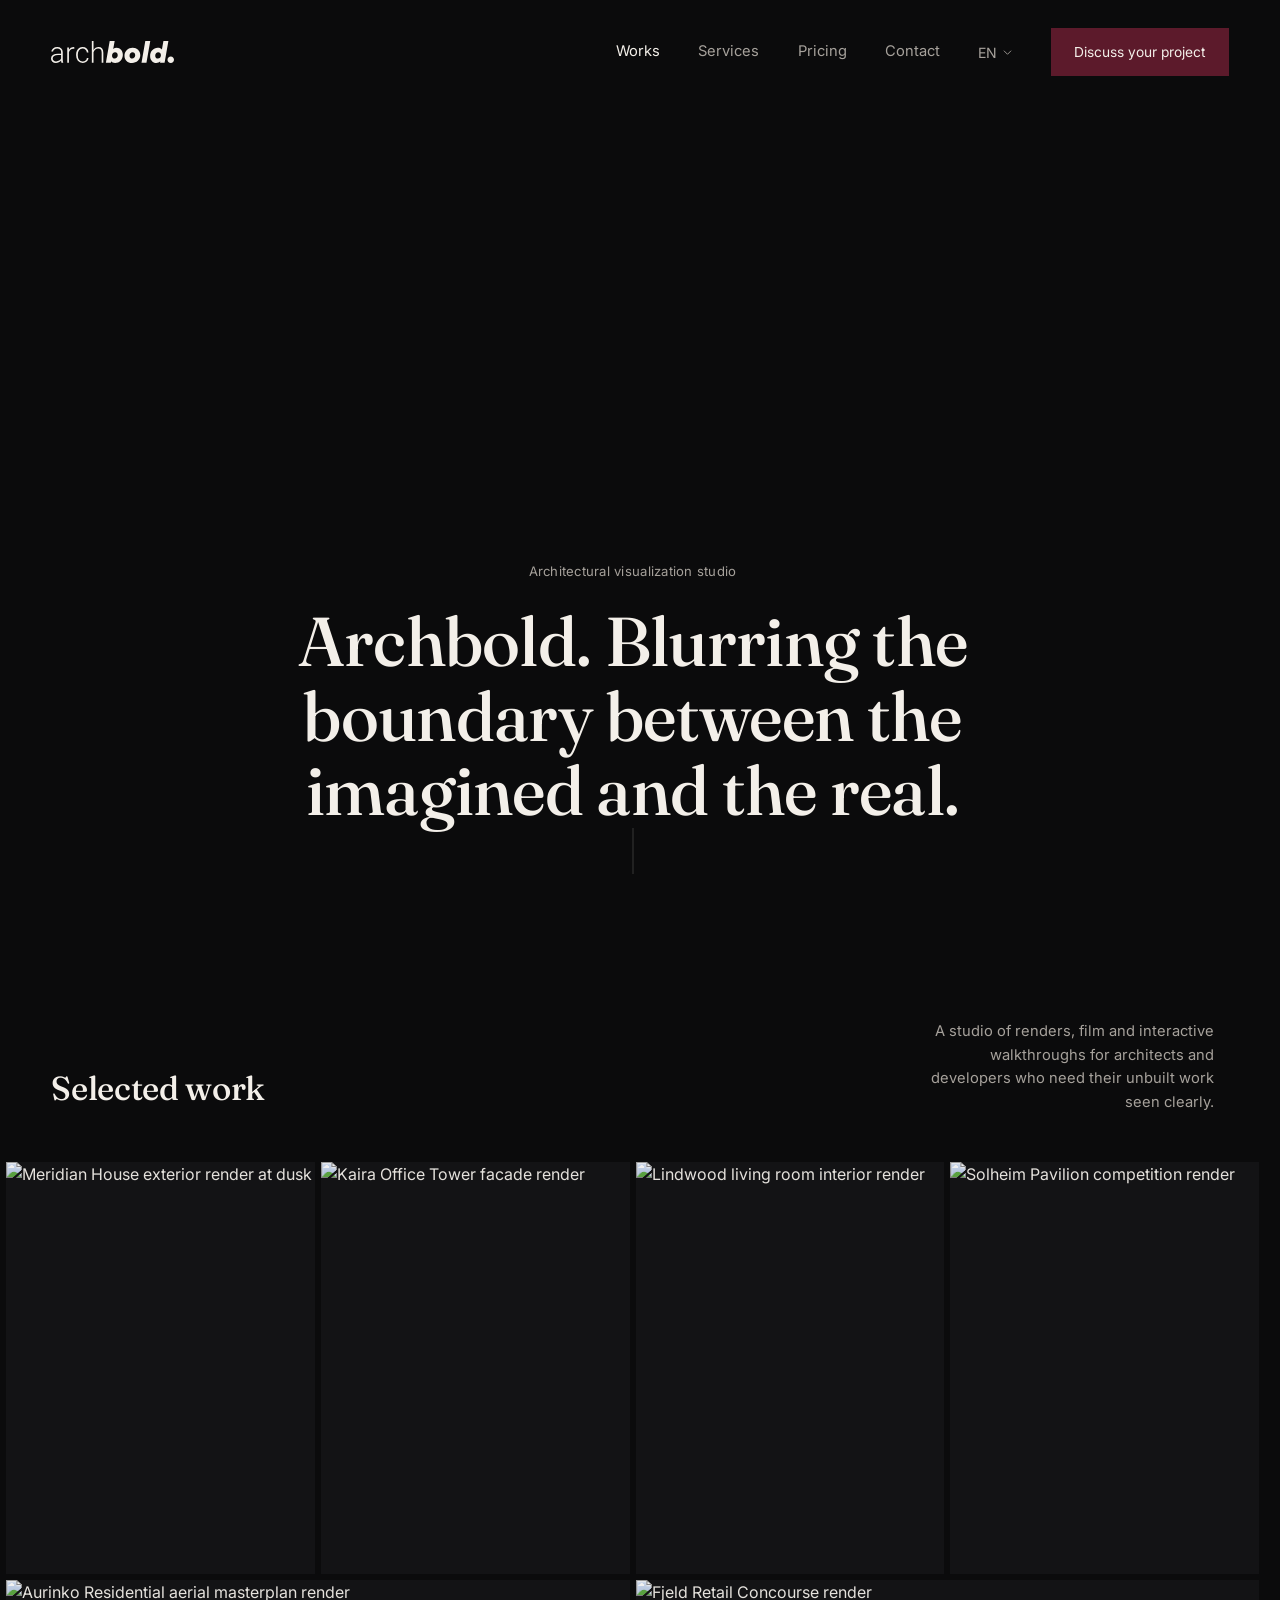
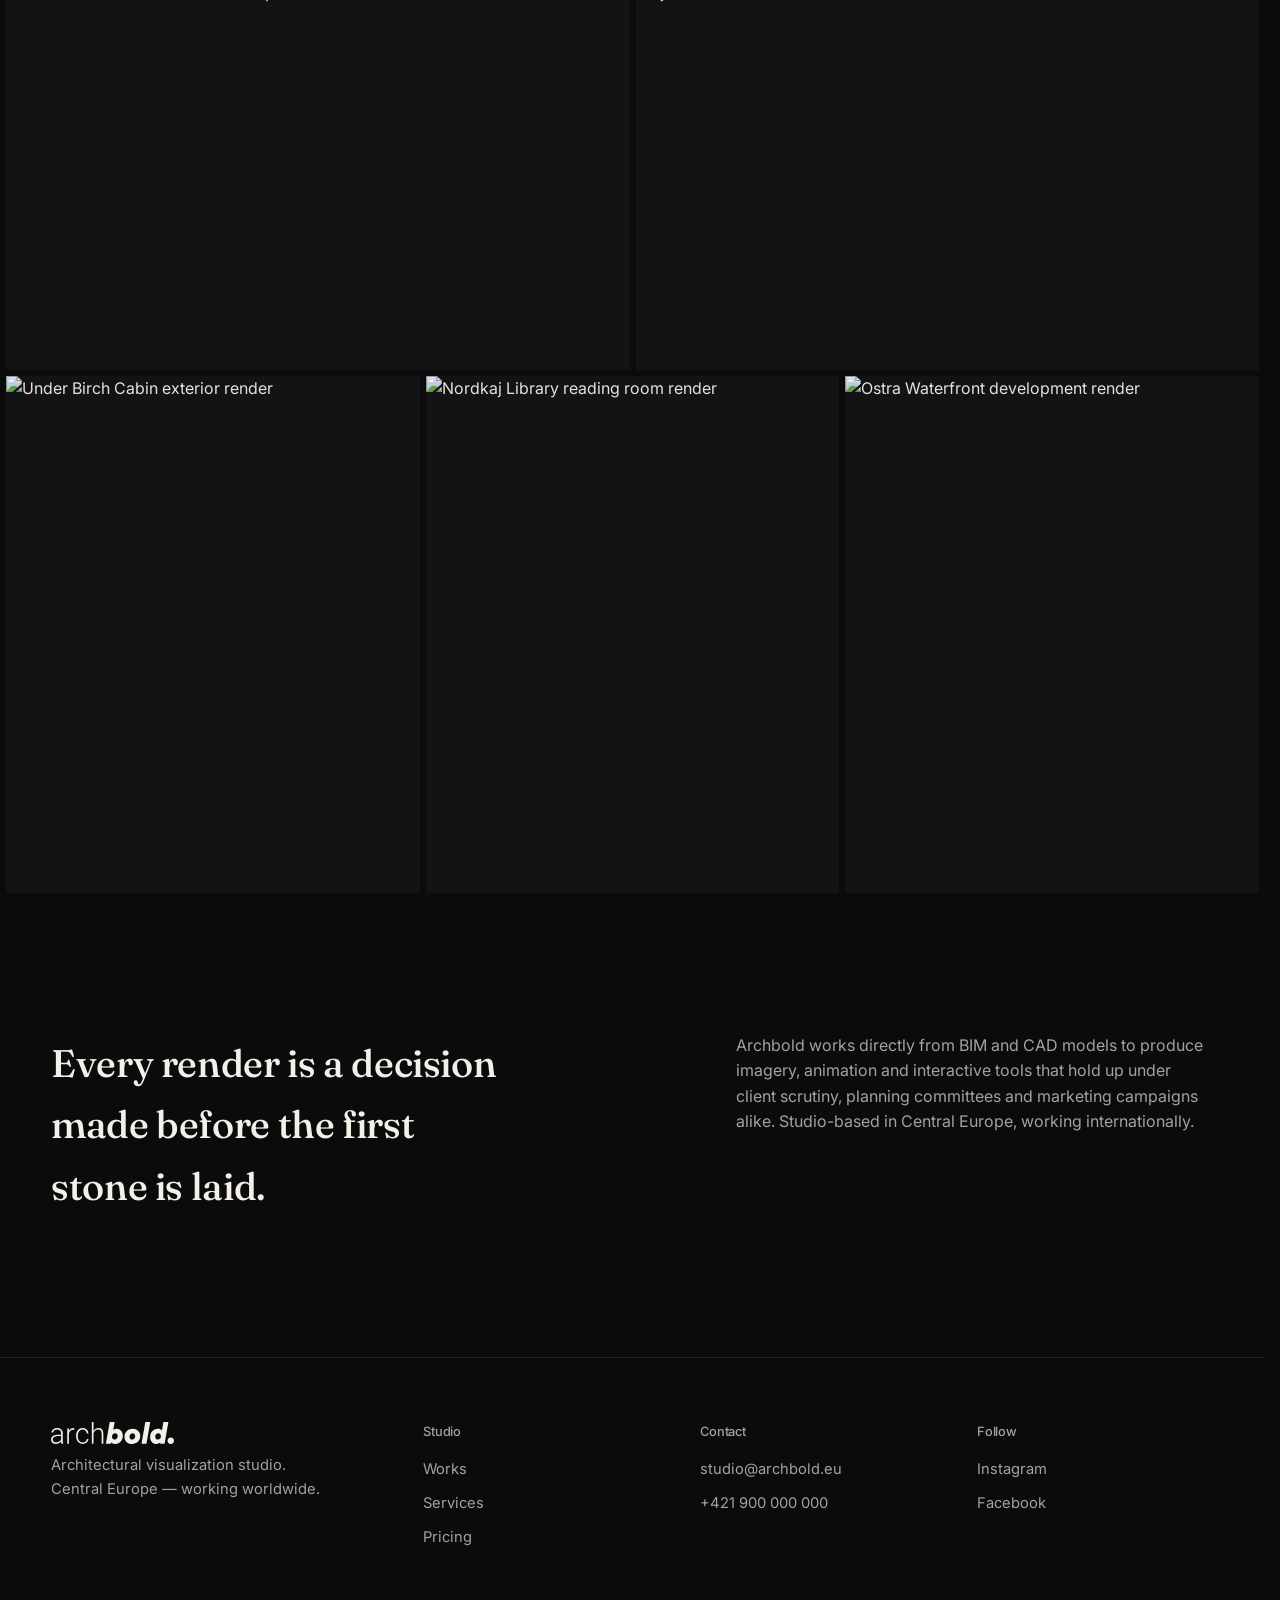
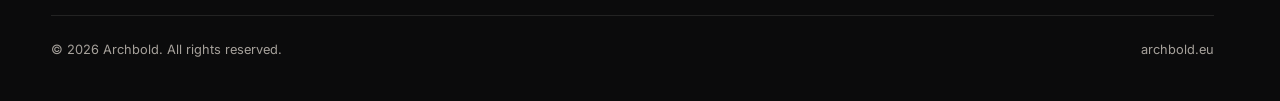
==== commit 85253ad5: "Add files via upload" ====
--- a/index.html
+++ b/index.html
@@ -1,744 +1,161 @@
 <!DOCTYPE html>
-<html lang="sk">
+<html lang="en">
 <head>
-<meta charset="utf-8">
-<meta name="viewport" content="width=device-width, initial-scale=1, viewport-fit=cover">
-<title>Lúč Studio | 3D vizualizácie interiérov a exteriérov pre developerov a realitné projekty</title>
-<meta name="description" content="Butikové štúdio 3D vizualizácií: fotorealistické interiéry, exteriéry, pôdorysy a marketingové podklady, vďaka ktorým sa realitné projekty predávajú skôr. Prvý náhľad do 5 pracovných dní.">
-<meta name="robots" content="index, follow, max-image-preview:large">
-<link rel="canonical" href="https://www.luc-studio.sk/">
-<meta property="og:type" content="website">
-<meta property="og:locale" content="sk_SK">
-<meta property="og:title" content="Lúč Studio | Vizualizácie, ktoré predávajú">
-<meta property="og:description" content="Fotorealistické 3D vizualizácie a marketingové podklady pre realitné projekty. Interiér, exteriér, pôdorysy, dispozície.">
-<meta property="og:url" content="https://www.luc-studio.sk/">
-<meta name="twitter:card" content="summary_large_image">
-<meta name="theme-color" content="#1E4B57">
+<meta charset="UTF-8" />
+<meta name="viewport" content="width=device-width, initial-scale=1.0" />
+<meta name="color-scheme" content="dark" />
+<meta name="theme-color" content="#0B0B0C" />
+<title>Archbold — Architectural Visualization Studio</title>
+<meta name="description" content="Archbold is an architectural visualization studio producing photoreal renders, film and interactive experiences for architects, developers and design studios." />
+<link rel="canonical" href="https://archbold.eu/" />
+<link rel="alternate" hreflang="en" href="https://archbold.eu/" />
+<link rel="alternate" hreflang="de" href="https://archbold.eu/de/" />
+<link rel="alternate" hreflang="sk" href="https://archbold.eu/sk/" />
+<link rel="icon" href="data:," />
+
 <link rel="preconnect" href="https://fonts.googleapis.com">
 <link rel="preconnect" href="https://fonts.gstatic.com" crossorigin>
-<link href="https://fonts.googleapis.com/css2?family=Bricolage+Grotesque:opsz,wght@12..96,500;12..96,700;12..96,800&family=Hanken+Grotesk:wght@400;500;600&display=swap" rel="stylesheet">
+<link href="https://fonts.googleapis.com/css2?family=Fraunces:opsz,wght@9..144,400;9..144,500;9..144,600&family=Inter:wght@400;500&display=optional" rel="stylesheet">
 
-<script type="application/ld+json">
-{
-  "@context": "https://schema.org",
-  "@type": "ProfessionalService",
-  "name": "Lúč Studio",
-  "description": "Butikové štúdio 3D vizualizácií interiérov a exteriérov, pôdorysov a marketingových podkladov pre realitné projekty.",
-  "url": "https://www.luc-studio.sk/",
-  "email": "ahoj@luc-studio.sk",
-  "areaServed": ["SK","CZ","AT","DE"],
-  "knowsLanguage": ["sk","en","de"],
-  "serviceType": ["3D vizualizácie exteriérov","3D vizualizácie interiérov","2D a 3D pôdorysy","Marketingové podklady pre realitné projekty"]
-}
-</script>
-<script type="application/ld+json">
-{
-  "@context": "https://schema.org",
-  "@type": "FAQPage",
-  "mainEntity": [
-    {"@type":"Question","name":"Ako dlho trvá vizualizácia?","acceptedAnswer":{"@type":"Answer","text":"Prvý náhľad dodávame do 5 pracovných dní od doručenia podkladov. Finálne rendery zvyčajne do 10 až 14 pracovných dní podľa rozsahu projektu."}},
-    {"@type":"Question","name":"Aké podklady potrebujem dodať?","acceptedAnswer":{"@type":"Answer","text":"Stačia pôdorysy a rezy vo formáte PDF alebo DWG, ideálne aj fasády a referencie materiálov. Ak podklady nie sú kompletné, pomôžeme ich doplniť."}},
-    {"@type":"Question","name":"Koľko kôl úprav je v cene?","acceptedAnswer":{"@type":"Answer","text":"Jedno kolo úprav je v cene každého balíka. Ďalšie kolá účtujeme podľa rozsahu zmien, vždy vopred odsúhlasené."}},
-    {"@type":"Question","name":"Dodávate aj podklady pre tlač a web?","acceptedAnswer":{"@type":"Answer","text":"Áno. Rendery dodávame vo vysokom rozlíšení pre tlač aj v optimalizovaných formátoch pre web a sociálne siete, spolu s pôdorysmi a dispozíciami v jednotnom dizajne."}},
-    {"@type":"Question","name":"Viete pracovať v inom jazyku ako po slovensky?","acceptedAnswer":{"@type":"Answer","text":"Komunikujeme po slovensky, česky, anglicky a nemecky. Popisy v pôdorysoch a marketingových podkladoch pripravíme v jazyku vášho trhu."}}
-  ]
-}
-</script>
-
-<style>
-:root{
-  --bg:#EDF0EE; --surface:#F8FAF9; --ink:#11282F; --ink2:#41595F; --line:#C6D2D2;
-  --petrol:#1E4B57; --glow:#E59A2E; --on-glow:#1B1308; --deep:#12303A; --on-deep:#EAF1F1;
-  --shadow:0 18px 40px -22px rgba(17,40,47,.45);
-  --r:6px;
-  box-sizing:border-box;
-  padding-top:env(safe-area-inset-top,0px);
-  padding-bottom:env(safe-area-inset-bottom,0px);
-}
-@media (prefers-color-scheme:dark){
-  :root:not([data-theme="light"]){
-    --bg:#0D1C21; --surface:#14282F; --ink:#E7EEEE; --ink2:#9FB5BA; --line:#27414A;
-    --petrol:#86B7C3; --glow:#F0AE4B; --deep:#08141A; --on-deep:#EAF1F1;
-    --shadow:0 18px 40px -22px rgba(0,0,0,.8);
-  }
-}
-:root[data-theme="dark"]{
-  --bg:#0D1C21; --surface:#14282F; --ink:#E7EEEE; --ink2:#9FB5BA; --line:#27414A;
-  --petrol:#86B7C3; --glow:#F0AE4B; --deep:#08141A; --on-deep:#EAF1F1;
-  --shadow:0 18px 40px -22px rgba(0,0,0,.8);
-}
-html{scroll-padding-top:calc(env(safe-area-inset-top,0px) + 72px);scroll-behavior:smooth}
-*,*::before,*::after{box-sizing:border-box}
-body{margin:0;background:var(--bg);color:var(--ink);font-family:"Hanken Grotesk",system-ui,-apple-system,"Segoe UI",Roboto,sans-serif;font-size:1.0625rem;line-height:1.6;-webkit-font-smoothing:antialiased}
-h1,h2,h3{font-family:"Bricolage Grotesque","Hanken Grotesk",system-ui,sans-serif;line-height:1.05;letter-spacing:-.025em;margin:0;font-weight:700}
-h1{font-size:clamp(2.6rem,6.2vw,5.3rem);font-weight:800;letter-spacing:-.035em}
-h2{font-size:clamp(1.9rem,4vw,3.1rem)}
-h3{font-size:1.3rem;letter-spacing:-.015em}
-p{margin:0}
-a{color:inherit}
-img,svg{max-width:100%}
-.wrap{width:min(1180px,100% - 2.5rem);margin-inline:auto}
-section{padding-block:clamp(4rem,9vw,7.5rem)}
-:focus-visible{outline:3px solid var(--glow);outline-offset:3px;border-radius:3px}
-.lead{font-size:clamp(1.1rem,1.6vw,1.3rem);color:var(--ink2);max-width:52ch}
-.skip{position:absolute;left:-999px;top:0;background:var(--glow);color:var(--on-glow);padding:.6rem 1rem;z-index:100}
-.skip:focus{left:1rem;top:calc(env(safe-area-inset-top,0px) + .5rem)}
-
-/* header */
-header.top{position:sticky;top:env(safe-area-inset-top,0px);z-index:50;background:color-mix(in srgb,var(--bg) 88%,transparent);backdrop-filter:blur(10px);-webkit-backdrop-filter:blur(10px);border-bottom:1px solid var(--line)}
-.bar{display:flex;align-items:center;justify-content:space-between;gap:1rem;height:66px}
-.brand{display:flex;align-items:center;gap:.65rem;text-decoration:none;font-family:"Bricolage Grotesque",sans-serif;font-weight:800;font-size:1.3rem;letter-spacing:-.02em}
-.brand svg{width:28px;height:28px}
-nav ul{display:flex;gap:1.75rem;list-style:none;margin:0;padding:0}
-nav a{text-decoration:none;font-weight:500;font-size:.98rem;color:var(--ink2);padding:.5rem 0}
-nav a:hover{color:var(--ink)}
-.btn{display:inline-flex;align-items:center;justify-content:center;gap:.5rem;font:600 1rem/1 "Hanken Grotesk",sans-serif;padding:1rem 1.5rem;border-radius:var(--r);text-decoration:none;border:2px solid transparent;cursor:pointer;transition:transform .15s ease,background .15s ease}
-.btn:active{transform:translateY(1px)}
-.btn-primary{background:var(--glow);color:var(--on-glow)}
-.btn-primary:hover{background:color-mix(in srgb,var(--glow) 88%,white)}
-.btn-ghost{border-color:var(--ink);color:var(--ink);background:transparent}
-.btn-ghost:hover{background:var(--ink);color:var(--bg)}
-.btn-sm{padding:.7rem 1.1rem;font-size:.95rem}
-@media (max-width:820px){nav ul{display:none}}
-
-/* hero */
-.hero{padding-top:clamp(2.5rem,6vw,5rem);padding-bottom:clamp(3rem,7vw,6rem)}
-.hero-grid{display:grid;grid-template-columns:1.12fr .88fr;gap:clamp(2rem,5vw,4.5rem);align-items:center}
-.hero h1{margin-bottom:1.5rem}
-.hero .lead{margin-bottom:2rem}
-.cta-row{display:flex;flex-wrap:wrap;gap:.9rem;margin-bottom:2rem}
-.assure{display:flex;flex-wrap:wrap;gap:.6rem 1.75rem;list-style:none;margin:0;padding:0;font-size:.95rem;color:var(--ink2)}
-.assure li{display:flex;align-items:center;gap:.5rem}
-.assure svg{width:18px;height:18px;flex:none;color:var(--glow)}
-.scene{position:relative;border-radius:var(--r);overflow:visible}
-.scene>svg{display:block;width:100%;height:auto;border-radius:var(--r);box-shadow:var(--shadow)}
-.plan-chip{position:absolute;left:-1.5rem;bottom:2rem;width:46%;background:var(--surface);border:1px solid var(--line);border-radius:var(--r);padding:.6rem .7rem .5rem;box-shadow:var(--shadow)}
-.plan-chip svg{display:block;width:100%;height:auto}
-.plan-chip span{display:block;font-size:.78rem;color:var(--ink2);margin-top:.3rem;font-weight:500}
-.win{fill:#F7C46C;opacity:.14;animation:lightup 1.1s ease-out forwards}
-@keyframes lightup{to{opacity:1}}
-@media (max-width:900px){.hero-grid{grid-template-columns:1fr}.plan-chip{left:.75rem;bottom:.75rem;width:42%}}
-@media (prefers-reduced-motion:reduce){.win{animation:none;opacity:1}html{scroll-behavior:auto}}
-
-/* why */
-.why{background:var(--deep);color:var(--on-deep)}
-.why h2{max-width:20ch;margin-bottom:3rem}
-.why-grid{display:grid;grid-template-columns:repeat(3,1fr);gap:2.5rem}
-.why-grid h3{margin-bottom:.7rem;color:#fff}
-.why-grid p{color:#B7CBCF}
-.why-grid .mark{width:44px;height:3px;background:#F0AE4B;margin-bottom:1.25rem;border-radius:2px}
-@media (max-width:820px){.why-grid{grid-template-columns:1fr;gap:2rem}}
-
-/* services */
-.sec-head{display:grid;grid-template-columns:1fr 1fr;gap:2rem;align-items:end;margin-bottom:3rem}
-@media (max-width:820px){.sec-head{grid-template-columns:1fr;gap:1rem}}
-.svc{display:grid;grid-template-columns:repeat(2,1fr);gap:1px;background:var(--line);border:1px solid var(--line);border-radius:var(--r);overflow:hidden}
-.svc article{background:var(--bg);padding:clamp(1.5rem,3vw,2.5rem)}
-.svc h3{margin-bottom:.6rem}
-.svc p{color:var(--ink2);max-width:44ch}
-.svc ul{margin:1rem 0 0;padding:0;list-style:none;display:flex;flex-wrap:wrap;gap:.4rem .5rem}
-.svc li{font-size:.85rem;border:1px solid var(--line);padding:.2rem .65rem;border-radius:99px;color:var(--ink2)}
-.svc .plan{background:var(--surface)}
-.svc .plan svg{display:block;width:100%;max-width:340px;margin-top:1.25rem}
-@media (max-width:820px){.svc{grid-template-columns:1fr}}
-
-/* gallery */
-.gal-top{display:flex;flex-wrap:wrap;justify-content:space-between;align-items:end;gap:1.5rem;margin-bottom:2.25rem}
-.filters{display:flex;gap:.4rem;padding:.3rem;border:1px solid var(--line);border-radius:99px;background:var(--surface)}
-.filters button{font:600 .95rem/1 "Hanken Grotesk",sans-serif;padding:.7rem 1.3rem;border-radius:99px;border:0;background:transparent;color:var(--ink2);cursor:pointer;transition:background .2s,color .2s}
-.filters button[aria-pressed="true"]{background:var(--ink);color:var(--bg)}
-.grid{display:grid;grid-template-columns:repeat(3,1fr);gap:1.25rem}
-.tile{margin:0;animation:pop .35s ease-out both}
-@keyframes pop{from{opacity:0;transform:scale(.97)}to{opacity:1;transform:none}}
-.tile[hidden]{display:none}
-.tile button{display:block;width:100%;padding:0;border:0;background:none;cursor:zoom-in;text-align:left;color:inherit;font:inherit}
-.tile .pic{display:block;aspect-ratio:4/3;overflow:hidden;border-radius:var(--r)}
-.tile .pic svg{display:block;width:100%;height:100%;transition:transform .5s ease}
-.tile button:hover .pic svg{transform:scale(1.04)}
-.tile figcaption{display:flex;justify-content:space-between;gap:1rem;padding:.75rem .1rem 0;font-size:.95rem}
-.tile figcaption b{font-weight:600}
-.tile figcaption span{color:var(--ink2)}
-.tile.wide{grid-column:span 2}
-.tile.wide .pic{aspect-ratio:auto;height:100%;min-height:0}
-@media (max-width:900px){.grid{grid-template-columns:repeat(2,1fr)}.tile.wide{grid-column:span 2}}
-@media (max-width:560px){.grid{grid-template-columns:1fr}.tile.wide{grid-column:auto}.tile.wide .pic{aspect-ratio:4/3;height:auto}}
-.note{margin-top:1.25rem;font-size:.9rem;color:var(--ink2)}
-dialog{border:0;padding:0;background:transparent;max-width:min(1000px,94vw);width:100%;color:var(--on-deep)}
-dialog::backdrop{background:rgba(6,14,18,.82);backdrop-filter:blur(3px)}
-.lb{background:var(--deep);border-radius:var(--r);overflow:hidden}
-.lb .big{aspect-ratio:16/10}
-.lb .big svg{display:block;width:100%;height:100%}
-.lb-foot{display:flex;flex-wrap:wrap;gap:1rem;justify-content:space-between;align-items:center;padding:1.1rem 1.4rem}
-.lb-foot p{font-weight:600}
-.lb-foot small{display:block;color:#9FB5BA;font-weight:400}
-.close{position:absolute;top:.75rem;right:.75rem;width:42px;height:42px;border-radius:50%;border:0;background:rgba(8,20,26,.8);color:#fff;font-size:1.4rem;cursor:pointer;line-height:1}
-
-/* process */
-.process{background:var(--surface);border-block:1px solid var(--line)}
-.steps{list-style:none;margin:3rem 0 0;padding:0;display:grid;grid-template-columns:repeat(5,1fr);gap:1.5rem;counter-reset:s;position:relative}
-.steps::before{content:"";position:absolute;left:0;right:0;top:19px;height:2px;background:var(--line)}
-.steps li{position:relative;counter-increment:s}
-.steps li::before{content:counter(s);display:grid;place-items:center;width:40px;height:40px;border-radius:50%;background:var(--bg);border:2px solid var(--glow);font:700 1rem "Bricolage Grotesque",sans-serif;margin-bottom:1.1rem;position:relative}
-.steps h3{font-size:1.1rem;margin-bottom:.4rem}
-.steps p{font-size:.95rem;color:var(--ink2)}
-.steps .when{display:block;margin-top:.6rem;font-weight:600;font-size:.88rem;color:var(--petrol)}
-@media (max-width:900px){.steps{grid-template-columns:1fr;gap:1.75rem}.steps::before{left:19px;right:auto;top:0;bottom:0;width:2px;height:auto}.steps li{padding-left:3.6rem}.steps li::before{position:absolute;left:0;top:0}}
-
-/* pricing */
-.plans{display:grid;grid-template-columns:repeat(3,1fr);gap:1.25rem;align-items:stretch;margin-top:3rem}
-.plan-card{display:flex;flex-direction:column;background:var(--surface);border:1px solid var(--line);border-radius:var(--r);padding:2rem 1.75rem}
-.plan-card.best{background:var(--deep);color:var(--on-deep);border-color:var(--deep);position:relative;transform:translateY(-14px);box-shadow:var(--shadow)}
-.plan-card .tag{position:absolute;top:-13px;left:1.75rem;background:var(--glow);color:var(--on-glow);font-weight:700;font-size:.82rem;padding:.3rem .8rem;border-radius:99px}
-.plan-card h3{margin-bottom:.4rem}
-.plan-card .for{font-size:.95rem;color:var(--ink2);margin-bottom:1.25rem;min-height:3em}
-.best .for{color:#B7CBCF}
-.price{font:800 2.5rem/1 "Bricolage Grotesque",sans-serif;letter-spacing:-.03em;margin-bottom:1.4rem}
-.price small{font:500 .95rem "Hanken Grotesk",sans-serif;letter-spacing:0;color:var(--ink2);margin-right:.3rem}
-.best .price small{color:#B7CBCF}
-.plan-card ul{list-style:none;margin:0 0 2rem;padding:0;display:grid;gap:.65rem;font-size:.98rem}
-.plan-card li{display:flex;gap:.6rem}
-.plan-card li svg{flex:none;width:18px;height:18px;margin-top:.25rem;color:var(--glow)}
-.plan-card .btn{margin-top:auto}
-.best .btn-ghost{border-color:#fff;color:#fff}
-.guarantee{margin-top:2.5rem;display:flex;gap:1rem;align-items:flex-start;max-width:70ch;color:var(--ink2)}
-.guarantee svg{flex:none;width:28px;height:28px;color:var(--petrol)}
-@media (max-width:900px){.plans{grid-template-columns:1fr}.plan-card.best{transform:none;margin-top:.8rem}}
-
-/* faq */
-.faq{max-width:820px}
-.faq details{border-bottom:1px solid var(--line);padding:1.25rem 0}
-.faq summary{cursor:pointer;font:700 1.15rem "Bricolage Grotesque",sans-serif;letter-spacing:-.01em;list-style:none;display:flex;justify-content:space-between;gap:1rem}
-.faq summary::-webkit-details-marker{display:none}
-.faq summary::after{content:"+";font-size:1.5rem;line-height:1;color:var(--glow);transition:transform .2s}
-.faq details[open] summary::after{transform:rotate(45deg)}
-.faq details p{margin-top:.8rem;color:var(--ink2);max-width:62ch}
-
-/* contact */
-.contact{background:var(--deep);color:var(--on-deep)}
-.contact-grid{display:grid;grid-template-columns:1fr 1fr;gap:clamp(2rem,6vw,5rem);align-items:start}
-.contact h2{margin-bottom:1.25rem}
-.contact .lead{color:#B7CBCF;margin-bottom:2rem}
-.contact address{font-style:normal;display:grid;gap:.4rem;color:#EAF1F1}
-.contact address a{color:#F0AE4B}
-.langs{margin-top:1.5rem;font-size:.95rem;color:#9FB5BA}
-.fm{display:grid;gap:1rem;background:rgba(255,255,255,.05);padding:clamp(1.25rem,3vw,2rem);border:1px solid rgba(255,255,255,.14);border-radius:var(--r)}
-.fm label{display:grid;gap:.4rem;font-weight:500;font-size:.95rem}
-.fm input,.fm select,.fm textarea{font:inherit;padding:.85rem 1rem;border-radius:var(--r);border:1px solid rgba(255,255,255,.25);background:rgba(4,12,16,.55);color:#fff;width:100%}
-.fm textarea{min-height:120px;resize:vertical}
-.fm ::placeholder{color:#7F969B}
-.fm .btn{width:100%}
-.fm small{color:#9FB5BA;font-size:.85rem}
-@media (max-width:820px){.contact-grid{grid-template-columns:1fr}}
-footer{padding:2rem 0;font-size:.9rem;color:var(--ink2);border-top:1px solid var(--line)}
-footer .wrap{display:flex;flex-wrap:wrap;justify-content:space-between;gap:1rem}
-</style>
+<link rel="stylesheet" href="assets/css/style.css">
 </head>
 <body>
-<!--
-  POZNÁMKA PRE ÚPRAVU:
-  - "Lúč Studio", e‑mail, ceny a termíny sú zástupné. Prepíšte ich podľa reality.
-  - Galéria nižšie používa ukážkové kresby. Nahradíte ich vlastnými rendermi v sekcii <script> (pole PROJECTS).
--->
-<a class="skip" href="#obsah">Preskočiť na obsah</a>
 
-<header class="top">
-  <div class="wrap bar">
-    <a class="brand" href="#" aria-label="Lúč Studio, domov">
-      <svg viewBox="0 0 32 32" aria-hidden="true"><rect x="2" y="2" width="28" height="28" rx="5" fill="var(--petrol)"/><path d="M9 23V9h4v10h10v4z" fill="var(--bg)"/><circle cx="22.5" cy="9.5" r="3" fill="var(--glow)"/></svg>
-      Lúč Studio
-    </a>
-    <nav aria-label="Hlavná navigácia">
-      <ul>
-        <li><a href="#sluzby">Služby</a></li>
-        <li><a href="#realizacie">Realizácie</a></li>
-        <li><a href="#postup">Postup</a></li>
-        <li><a href="#cennik">Balíky</a></li>
-        <li><a href="#faq">Otázky</a></li>
-      </ul>
-    </nav>
-    <a class="btn btn-primary btn-sm" href="#kontakt">Cenová ponuka</a>
-  </div>
+<!-- ============================= HEADER ============================= -->
+<header class="site-header">
+  <a href="index.html" class="logo" aria-label="Archbold"><img src="assets/img/archbold-logo.svg" alt="Archbold" width="131" height="23"></a>
+
+  <button class="nav-toggle" aria-label="Toggle menu" aria-expanded="false">
+    <span></span><span></span><span></span>
+  </button>
+
+  <nav class="main-nav">
+    <a href="works.html" class="nav-link is-active">Works</a>
+    <a href="services.html" class="nav-link">Services</a>
+    <a href="pricing.html" class="nav-link">Pricing</a>
+    <a href="contact.html" class="nav-link">Contact</a>
+
+    <div class="lang-switch">
+      <button class="lang-current" type="button">
+        EN
+        <svg viewBox="0 0 10 6" fill="none"><path d="M1 1l4 4 4-4" stroke="currentColor"/></svg>
+      </button>
+      <div class="lang-menu">
+        <a href="index.html" class="is-active">EN</a>
+        <a href="de/index.html">DE</a>
+        <a href="sk/index.html">SK</a>
+      </div>
+    </div>
+
+    <a href="contact.html" class="btn-accent">Discuss your project</a>
+  </nav>
 </header>
 
-<main id="obsah">
+<!-- ============================= HERO ============================= -->
+<section class="hero">
+  <div class="hero-media">
+    <video autoplay muted loop playsinline poster="assets/img/hero-poster.jpg">
+      <source src="assets/img/hero-reel.mp4" type="video/mp4">
+    </video>
+  </div>
+  <div class="hero-content">
+    <p class="hero-eyebrow">Architectural visualization studio</p>
+    <h1 class="hero-title">Archbold. Blurring the boundary between the imagined and the real.</h1>
+  </div>
+  <div class="hero-scroll" aria-hidden="true"></div>
+</section>
 
-<!-- HERO -->
-<section class="hero" aria-labelledby="h-hero">
-  <div class="wrap hero-grid">
-    <div>
-      <h1 id="h-hero">Predajte byty skôr, než ich postavíte.</h1>
-      <p class="lead">Butikové štúdio pre 3D vizualizácie realitných projektov. Fotorealistické interiéry, exteriéry a pôdorysy, ktorým kupujúci rozumejú na prvý pohľad a ktoré sa dajú hneď použiť v predaji.</p>
-      <div class="cta-row">
-        <a class="btn btn-primary" href="#kontakt">Získať cenovú ponuku</a>
-        <a class="btn btn-ghost" href="#realizacie">Pozrieť realizácie</a>
-      </div>
-      <ul class="assure" aria-label="Naše záväzky">
-        <li><svg viewBox="0 0 20 20" fill="none" stroke="currentColor" stroke-width="2" stroke-linecap="round" stroke-linejoin="round" aria-hidden="true"><path d="M4 10.5l4 4 8-9"/></svg>Odpoveď do 24 hodín</li>
-        <li><svg viewBox="0 0 20 20" fill="none" stroke="currentColor" stroke-width="2" stroke-linecap="round" stroke-linejoin="round" aria-hidden="true"><path d="M4 10.5l4 4 8-9"/></svg>Prvý náhľad do 5 pracovných dní</li>
-        <li><svg viewBox="0 0 20 20" fill="none" stroke="currentColor" stroke-width="2" stroke-linecap="round" stroke-linejoin="round" aria-hidden="true"><path d="M4 10.5l4 4 8-9"/></svg>Jedno kolo úprav v cene</li>
-      </ul>
+<!-- ============================= GALLERY ============================= -->
+<section id="work">
+  <div class="section-head">
+    <h2>Selected work</h2>
+    <p class="section-note">A studio of renders, film and interactive walkthroughs for architects and developers who need their unbuilt work seen clearly.</p>
+  </div>
+
+  <div class="gallery">
+    <!-- Row 1 — four across -->
+    <div class="g-item w-quarter" data-lightbox="https://picsum.photos/seed/archold01/1600/2000" data-title="Meridian House" data-type="Private residence — CGI stills">
+      <img src="https://picsum.photos/seed/archold01/800/1000"  alt="Meridian House exterior render at dusk">
+      <div class="g-cap"><p class="g-title">Meridian House</p><p class="g-type">Private residence — CGI stills</p></div>
+    </div>
+    <div class="g-item w-quarter" data-lightbox="https://picsum.photos/seed/archold02/1600/2000" data-title="Kaira Office Tower" data-type="Commercial — animation">
+      <img src="https://picsum.photos/seed/archold02/800/1000"  alt="Kaira Office Tower facade render">
+      <div class="g-cap"><p class="g-title">Kaira Office Tower</p><p class="g-type">Commercial — animation</p></div>
+    </div>
+    <div class="g-item w-quarter" data-lightbox="https://picsum.photos/seed/archold03/1600/2000" data-title="Lindwood Interiors" data-type="Interior — CGI stills">
+      <img src="https://picsum.photos/seed/archold03/800/1000"  alt="Lindwood living room interior render">
+      <div class="g-cap"><p class="g-title">Lindwood Interiors</p><p class="g-type">Interior — CGI stills</p></div>
+    </div>
+    <div class="g-item w-quarter" data-lightbox="https://picsum.photos/seed/archold04/1600/2000" data-title="Solheim Pavilion" data-type="Cultural — competition entry">
+      <img src="https://picsum.photos/seed/archold04/800/1000"  alt="Solheim Pavilion competition render">
+      <div class="g-cap"><p class="g-title">Solheim Pavilion</p><p class="g-type">Cultural — competition entry</p></div>
     </div>
 
-    <div class="scene">
-      <svg viewBox="0 0 480 580" role="img" aria-label="Vizualizácia moderného domu za súmraku so svietiacimi oknami" preserveAspectRatio="xMidYMid slice">
-        <defs>
-          <linearGradient id="hsky" x1="0" y1="0" x2="0" y2="1">
-            <stop offset="0" stop-color="#14343E"/><stop offset=".55" stop-color="#3E6B73"/><stop offset=".82" stop-color="#E7A659"/><stop offset="1" stop-color="#F3C98A"/>
-          </linearGradient>
-          <linearGradient id="hpool" x1="0" y1="0" x2="0" y2="1"><stop offset="0" stop-color="#2E6A75"/><stop offset="1" stop-color="#173F49"/></linearGradient>
-        </defs>
-        <rect width="480" height="580" fill="url(#hsky)"/>
-        <circle cx="70" cy="70" r="1.6" fill="#fff" opacity=".7"/><circle cx="150" cy="40" r="1.2" fill="#fff" opacity=".6"/><circle cx="380" cy="60" r="1.6" fill="#fff" opacity=".7"/><circle cx="300" cy="110" r="1.1" fill="#fff" opacity=".5"/><circle cx="430" cy="130" r="1.3" fill="#fff" opacity=".6"/>
-        <path d="M0 360 Q120 320 240 350 T480 340 V440 H0z" fill="#1B3F3C" opacity=".85"/>
-        <rect y="430" width="480" height="150" fill="#1C2F33"/>
-        <!-- lower volume -->
-        <rect x="150" y="330" width="290" height="110" fill="#D9D2C4"/>
-        <rect x="140" y="322" width="310" height="10" fill="#22343A"/>
-        <!-- upper volume (cantilever) -->
-        <rect x="60" y="215" width="270" height="108" fill="#ECE7DC"/>
-        <rect x="46" y="205" width="298" height="11" fill="#22343A"/>
-        <rect x="60" y="323" width="150" height="6" fill="#22343A"/>
-        <!-- windows -->
-        <rect class="win" style="animation-delay:.4s" x="78" y="234" width="120" height="74"/>
-        <rect class="win" style="animation-delay:.75s" x="212" y="234" width="100" height="74"/>
-        <rect class="win" style="animation-delay:1.1s" x="170" y="350" width="130" height="74"/>
-        <rect class="win" style="animation-delay:1.45s" x="318" y="350" width="100" height="74"/>
-        <g fill="#22343A"><rect x="137" y="234" width="3" height="74"/><rect x="255" y="234" width="3" height="74"/><rect x="233" y="350" width="3" height="74"/></g>
-        <!-- pool -->
-        <polygon points="40,455 440,455 480,520 0,520" fill="url(#hpool)"/>
-        <rect x="160" y="458" width="150" height="50" fill="#F7C46C" opacity=".22"/>
-        <!-- trees -->
-        <rect x="26" y="330" width="6" height="110" fill="#10201F"/><circle cx="29" cy="316" r="50" fill="#183533"/>
-        <rect x="452" y="350" width="6" height="90" fill="#10201F"/><circle cx="455" cy="340" r="38" fill="#183533"/>
-      </svg>
-      <div class="plan-chip">
-        <svg viewBox="0 0 160 110" aria-label="Pôdorys 3-izbového bytu" role="img">
-          <g fill="none" stroke="var(--ink)" stroke-width="3" stroke-linejoin="round">
-            <rect x="6" y="6" width="148" height="98"/>
-            <path d="M6 58h60M66 6v52M66 58v46M108 58h46M108 58v46"/>
-          </g>
-          <g fill="var(--ink2)" font-family="Hanken Grotesk,sans-serif" font-size="8.5" font-weight="600">
-            <text x="20" y="36">Izba</text><text x="84" y="36">Obývačka</text><text x="16" y="86">Spálňa</text><text x="72" y="86">Kúpeľňa</text><text x="119" y="86">Kuchyňa</text>
-          </g>
-        </svg>
-        <span>Pôdorys a dispozícia v cene marketingového balíka</span>
-      </div>
+    <!-- Row 2 — two across, wide -->
+    <div class="g-item w-half" data-lightbox="https://picsum.photos/seed/archold05/2400/1500" data-title="Aurinko Residential" data-type="Masterplan — aerial CGI">
+      <img src="https://picsum.photos/seed/archold05/1200/750" loading="lazy" alt="Aurinko Residential aerial masterplan render">
+      <div class="g-cap"><p class="g-title">Aurinko Residential</p><p class="g-type">Masterplan — aerial CGI</p></div>
+    </div>
+    <div class="g-item w-half" data-lightbox="https://picsum.photos/seed/archold06/2400/1500" data-title="Fjeld Retail Concourse" data-type="Retail — interactive walkthrough">
+      <img src="https://picsum.photos/seed/archold06/1200/750" loading="lazy" alt="Fjeld Retail Concourse render">
+      <div class="g-cap"><p class="g-title">Fjeld Retail Concourse</p><p class="g-type">Retail — interactive walkthrough</p></div>
+    </div>
+
+    <!-- Row 3 — three across -->
+    <div class="g-item w-third" data-lightbox="https://picsum.photos/seed/archold07/1800/2200" data-title="Under Birch Cabin" data-type="Private residence — CGI stills">
+      <img src="https://picsum.photos/seed/archold07/900/1100" loading="lazy" alt="Under Birch Cabin exterior render">
+      <div class="g-cap"><p class="g-title">Under Birch Cabin</p><p class="g-type">Private residence — CGI stills</p></div>
+    </div>
+    <div class="g-item w-third" data-lightbox="https://picsum.photos/seed/archold08/1800/2200" data-title="Nordkaj Library" data-type="Public — CGI stills">
+      <img src="https://picsum.photos/seed/archold08/900/1100" loading="lazy" alt="Nordkaj Library reading room render">
+      <div class="g-cap"><p class="g-title">Nordkaj Library</p><p class="g-type">Public — CGI stills</p></div>
+    </div>
+    <div class="g-item w-third" data-lightbox="https://picsum.photos/seed/archold09/1800/2200" data-title="Ostra Waterfront" data-type="Mixed use — film">
+      <img src="https://picsum.photos/seed/archold09/900/1100" loading="lazy" alt="Ostra Waterfront development render">
+      <div class="g-cap"><p class="g-title">Ostra Waterfront</p><p class="g-type">Mixed use — film</p></div>
     </div>
   </div>
 </section>
 
-<!-- WHY -->
-<section class="why" aria-labelledby="h-why">
-  <div class="wrap">
-    <h2 id="h-why">Kupujúci nekupujú výkres. Kupujú predstavu, že tam už bývajú.</h2>
-    <div class="why-grid">
-      <div>
-        <div class="mark"></div>
-        <h3>Rozhodnutie padne v prvých sekundách</h3>
-        <p>Jeden silný obraz obývačky večer robí viac než desať strán technickej správy. Vizualizácie stavíme tak, aby ste ich mohli dať na začiatok inzerátu, webu aj prezentácie.</p>
-      </div>
-      <div>
-        <div class="mark"></div>
-        <h3>Nejasnosť znižuje dôveru</h3>
-        <p>Keď kupujúci vidí, kde stojí gauč, ako dopadá svetlo a ako sa dá byt zariadiť, prestáva váhať. Pôdorys s jasnou dispozíciou v jednotnom dizajne dopĺňa obraz o fakty.</p>
-      </div>
-      <div>
-        <div class="mark"></div>
-        <h3>Predaj sa začína pred výkopom</h3>
-        <p>Hotové vizuály vám umožnia otvoriť predaj hneď po schválení projektu. Bez čakania na stavbu, bez fotenia, s obrazom, ktorý sa dá upravovať podľa spätnej väzby trhu.</p>
-      </div>
-    </div>
+<!-- ============================= STRIP ============================= -->
+<section class="wrap" style="padding-bottom:140px;">
+  <div style="display:grid; grid-template-columns: 1.3fr 1fr; gap:64px; align-items:start;" class="contact-grid">
+    <h2 style="font-size:clamp(1.6rem,3vw,2.6rem); max-width:18ch;">Every render is a decision made before the first stone is laid.</h2>
+    <p style="color:var(--paper-dim); font-size:1rem;">Archbold works directly from BIM and CAD models to produce imagery, animation and interactive tools that hold up under client scrutiny, planning committees and marketing campaigns alike. Studio-based in Central Europe, working internationally.</p>
   </div>
 </section>
 
-<!-- SERVICES -->
-<section id="sluzby" aria-labelledby="h-svc">
-  <div class="wrap">
-    <div class="sec-head">
-      <h2 id="h-svc">Všetko, čo váš projekt potrebuje na predaj</h2>
-      <p class="lead">Jeden tím, jeden vizuálny jazyk. Od prvého rendera po kompletný set podkladov pre web, tlač a realitných maklérov.</p>
+<!-- ============================= FOOTER ============================= -->
+<footer class="site-footer">
+  <div class="footer-grid">
+    <div>
+      <a href="index.html" class="footer-logo" aria-label="Archbold"><img src="assets/img/archbold-logo.svg" alt="Archbold" width="131" height="23"></a>
+      <p>Architectural visualization studio.<br>Central Europe — working worldwide.</p>
     </div>
-    <div class="svc">
-      <article>
-        <h3>Exteriérové vizualizácie</h3>
-        <p>Rodinné domy, bytové projekty, vily a areály. Denné aj súmračné scény, zasadenie do okolia, zeleň, osvetlenie a materiály, ktoré pôsobia realisticky.</p>
-        <ul><li>Fasády a okolie</li><li>Letecké pohľady</li><li>Deň a súmrak</li></ul>
-      </article>
-      <article>
-        <h3>Interiérové vizualizácie</h3>
-        <p>Obývačky, kuchyne, spálne a kúpeľne s presnými materiálmi a štýlovým zariadením. Vaše byty sa ukážu tak, ako v nich budú ľudia chcieť bývať.</p>
-        <ul><li>Zariadené byty</li><li>Show-flat scény</li><li>Varianty štýlov</li></ul>
-      </article>
-      <article class="plan">
-        <h3>Pôdorysy a dispozičné riešenia</h3>
-        <p>2D a 3D pôdorysy s popisom miestností, plochami a odporúčaným zariadením. Čitateľné pre kupujúcich, použiteľné pre makléra.</p>
-        <svg viewBox="0 0 320 190" role="img" aria-label="Ukážka farebného 2D pôdorysu bytu s popisom miestností">
-          <rect x="8" y="8" width="304" height="174" fill="var(--bg)" stroke="var(--ink)" stroke-width="5"/>
-          <rect x="8" y="8" width="130" height="90" fill="color-mix(in srgb,var(--glow) 16%,transparent)"/>
-          <rect x="138" y="8" width="174" height="90" fill="color-mix(in srgb,var(--petrol) 14%,transparent)"/>
-          <path d="M138 8v90M8 98h140M148 98h164M148 98v84M240 98v84" stroke="var(--ink)" stroke-width="4" fill="none"/>
-          <g fill="var(--ink)" font-family="Hanken Grotesk,sans-serif" font-size="11" font-weight="600">
-            <text x="22" y="52">Spálňa</text><text x="22" y="67" font-weight="400" fill="var(--ink2)">14,2 m²</text>
-            <text x="160" y="52">Obývačka s kuchyňou</text><text x="160" y="67" font-weight="400" fill="var(--ink2)">31,5 m²</text>
-            <text x="30" y="145">Detská izba</text><text x="30" y="160" font-weight="400" fill="var(--ink2)">11,8 m²</text>
-            <text x="164" y="145">Kúpeľňa</text><text x="164" y="160" font-weight="400" fill="var(--ink2)">6,1 m²</text>
-            <text x="252" y="145">Lodžia</text><text x="252" y="160" font-weight="400" fill="var(--ink2)">8,4 m²</text>
-          </g>
-        </svg>
-      </article>
-      <article>
-        <h3>Marketingové podklady</h3>
-        <p>Sady vizuálov pre web, tlač, sociálne siete a predajné prezentácie. Rovnaký dizajn, jasné čísla a texty v jazyku vášho trhu.</p>
-        <ul><li>Brožúry a letáky</li><li>Web a sociálne siete</li><li>Predajné prezentácie</li><li>SK / EN / DE</li></ul>
-      </article>
+    <div>
+      <h4>Studio</h4>
+      <a href="works.html">Works</a>
+      <a href="services.html">Services</a>
+      <a href="pricing.html">Pricing</a>
+    </div>
+    <div>
+      <h4>Contact</h4>
+      <a href="mailto:studio@archbold.eu">studio@archbold.eu</a>
+      <a href="tel:+421900000000">+421 900 000 000</a>
+    </div>
+    <div>
+      <h4>Follow</h4>
+      <a href="https://instagram.com" target="_blank" rel="noopener">Instagram</a>
+      <a href="https://facebook.com" target="_blank" rel="noopener">Facebook</a>
     </div>
   </div>
-</section>
-
-<!-- GALLERY -->
-<section id="realizacie" aria-labelledby="h-gal" style="padding-top:0">
-  <div class="wrap">
-    <div class="gal-top">
-      <div>
-        <h2 id="h-gal">Realizácie</h2>
-        <p class="lead" style="margin-top:.8rem">Vyberte, čo vás zaujíma. Kliknutím zobrazíte väčší náhľad.</p>
-      </div>
-      <div class="filters" role="group" aria-label="Filter realizácií">
-        <button type="button" data-f="all" aria-pressed="true">Všetko</button>
-        <button type="button" data-f="interier" aria-pressed="false">Interiér</button>
-        <button type="button" data-f="exterier" aria-pressed="false">Exteriér</button>
-      </div>
-    </div>
-    <div class="grid" id="grid" aria-live="polite"></div>
-    <p class="note">Zobrazené sú ukážkové kresby. V hotovej stránke ich nahradia vaše rendery.</p>
-  </div>
-</section>
-
-<dialog id="lb" aria-label="Detail realizácie">
-  <div class="lb" style="position:relative">
-    <button class="close" type="button" aria-label="Zavrieť">&times;</button>
-    <div class="big" id="lb-pic"></div>
-    <div class="lb-foot">
-      <p id="lb-title"></p>
-      <a class="btn btn-primary btn-sm" href="#kontakt" id="lb-cta">Chcem podobný výsledok</a>
-    </div>
-  </div>
-</dialog>
-
-<!-- PROCESS -->
-<section id="postup" class="process" aria-labelledby="h-proc">
-  <div class="wrap">
-    <div class="sec-head" style="margin-bottom:0">
-      <h2 id="h-proc">Od podkladov k finálnym renderom v piatich krokoch</h2>
-      <p class="lead">Vždy viete, v ktorej fáze sme a čo príde ďalej. Žiadne prekvapenia v cene ani v termíne.</p>
-    </div>
-    <ol class="steps">
-      <li><h3>Podklady</h3><p>Pošlete pôdorysy, rezy, fasády a referencie. Poradíme, čo ešte chýba.</p><span class="when">Deň 0</span></li>
-      <li><h3>Ponuka a termín</h3><p>Dostanete pevnú cenu, rozsah a dátum dodania. Bez skrytých položiek.</p><span class="when">Do 24 hodín</span></li>
-      <li><h3>Prvý náhľad</h3><p>Hrubý model s kamerami a svetlom. Schválite kompozíciu skôr, než sa začne detail.</p><span class="when">Do 5 pracovných dní</span></li>
-      <li><h3>Doladenie</h3><p>Jedno kolo úprav v cene: materiály, zariadenie, uhly pohľadu.</p><span class="when">1 až 3 dni</span></li>
-      <li><h3>Finálne podklady</h3><p>Rendery vo vysokom rozlíšení, pôdorysy a formáty pre web aj tlač.</p><span class="when">Do 10 až 14 dní</span></li>
-    </ol>
-  </div>
-</section>
-
-<!-- PRICING -->
-<section id="cennik" aria-labelledby="h-price">
-  <div class="wrap">
-    <div class="sec-head" style="margin-bottom:0">
-      <h2 id="h-price">Tri balíky. Vyberte ten, ktorý zodpovedá fáze predaja.</h2>
-      <p class="lead">Ceny sú orientačné a závisia od rozsahu. Presnú ponuku pripravíme do 24 hodín od zaslania podkladov.</p>
-    </div>
-    <div class="plans">
-      <div class="plan-card">
-        <h3>Štart</h3>
-        <p class="for">Jeden byt alebo dom, ktorý potrebuje silný úvodný obraz.</p>
-        <div class="price"><small>od</small>290 €</div>
-        <ul>
-          <li><svg viewBox="0 0 20 20" fill="none" stroke="currentColor" stroke-width="2" stroke-linecap="round" stroke-linejoin="round" aria-hidden="true"><path d="M4 10.5l4 4 8-9"/></svg>1 exteriérový alebo interiérový záber</li>
-          <li><svg viewBox="0 0 20 20" fill="none" stroke="currentColor" stroke-width="2" stroke-linecap="round" stroke-linejoin="round" aria-hidden="true"><path d="M4 10.5l4 4 8-9"/></svg>Vysoké rozlíšenie pre web a tlač</li>
-          <li><svg viewBox="0 0 20 20" fill="none" stroke="currentColor" stroke-width="2" stroke-linecap="round" stroke-linejoin="round" aria-hidden="true"><path d="M4 10.5l4 4 8-9"/></svg>1 kolo úprav</li>
-        </ul>
-        <a class="btn btn-ghost" href="#kontakt" data-plan="Štart">Vybrať Štart</a>
-      </div>
-      <div class="plan-card best">
-        <span class="tag">Najčastejšia voľba</span>
-        <h3>Predaj</h3>
-        <p class="for">Kompletná prezentácia bytu alebo domu pripravená pre inzerciu.</p>
-        <div class="price"><small>od</small>890 €</div>
-        <ul>
-          <li><svg viewBox="0 0 20 20" fill="none" stroke="currentColor" stroke-width="2" stroke-linecap="round" stroke-linejoin="round" aria-hidden="true"><path d="M4 10.5l4 4 8-9"/></svg>Až 5 záberov, interiér aj exteriér</li>
-          <li><svg viewBox="0 0 20 20" fill="none" stroke="currentColor" stroke-width="2" stroke-linecap="round" stroke-linejoin="round" aria-hidden="true"><path d="M4 10.5l4 4 8-9"/></svg>Farebný 2D pôdorys s popisom</li>
-          <li><svg viewBox="0 0 20 20" fill="none" stroke="currentColor" stroke-width="2" stroke-linecap="round" stroke-linejoin="round" aria-hidden="true"><path d="M4 10.5l4 4 8-9"/></svg>Formáty pre web a sociálne siete</li>
-          <li><svg viewBox="0 0 20 20" fill="none" stroke="currentColor" stroke-width="2" stroke-linecap="round" stroke-linejoin="round" aria-hidden="true"><path d="M4 10.5l4 4 8-9"/></svg>1 kolo úprav, prioritný termín</li>
-        </ul>
-        <a class="btn btn-primary" href="#kontakt" data-plan="Predaj">Vybrať Predaj</a>
-      </div>
-      <div class="plan-card">
-        <h3>Kampaň</h3>
-        <p class="for">Celý developerský projekt s viacerými typmi bytov a spoločnými priestormi.</p>
-        <div class="price"><small>od</small>1 900 €</div>
-        <ul>
-          <li><svg viewBox="0 0 20 20" fill="none" stroke="currentColor" stroke-width="2" stroke-linecap="round" stroke-linejoin="round" aria-hidden="true"><path d="M4 10.5l4 4 8-9"/></svg>Exteriér, interiéry a typové byty</li>
-          <li><svg viewBox="0 0 20 20" fill="none" stroke="currentColor" stroke-width="2" stroke-linecap="round" stroke-linejoin="round" aria-hidden="true"><path d="M4 10.5l4 4 8-9"/></svg>Pôdorysy a dispozície všetkých typov</li>
-          <li><svg viewBox="0 0 20 20" fill="none" stroke="currentColor" stroke-width="2" stroke-linecap="round" stroke-linejoin="round" aria-hidden="true"><path d="M4 10.5l4 4 8-9"/></svg>Brožúra, web a predajná prezentácia</li>
-          <li><svg viewBox="0 0 20 20" fill="none" stroke="currentColor" stroke-width="2" stroke-linecap="round" stroke-linejoin="round" aria-hidden="true"><path d="M4 10.5l4 4 8-9"/></svg>Podklady v SK, EN a DE</li>
-        </ul>
-        <a class="btn btn-ghost" href="#kontakt" data-plan="Kampaň">Vybrať Kampaň</a>
-      </div>
-    </div>
-    <div class="guarantee">
-      <svg viewBox="0 0 24 24" fill="none" stroke="currentColor" stroke-width="1.8" stroke-linecap="round" stroke-linejoin="round" aria-hidden="true"><path d="M12 3l8 3v6c0 4.5-3.3 8-8 9-4.7-1-8-4.5-8-9V6z"/><path d="M8.5 12l2.5 2.5 4.5-5"/></svg>
-      <p>Ak prvý náhľad nezodpovedá zadaniu, upravíme ho, kým nebudete spokojní s kompozíciou. Až potom pokračujeme na finálne rendery.</p>
-    </div>
-  </div>
-</section>
-
-<!-- FAQ -->
-<section id="faq" aria-labelledby="h-faq" style="padding-top:0">
-  <div class="wrap">
-    <h2 id="h-faq" style="margin-bottom:2rem">Časté otázky</h2>
-    <div class="faq">
-      <details open>
-        <summary>Ako dlho trvá vizualizácia?</summary>
-        <p>Prvý náhľad dodávame do 5 pracovných dní od doručenia podkladov. Finálne rendery zvyčajne do 10 až 14 pracovných dní podľa rozsahu projektu.</p>
-      </details>
-      <details>
-        <summary>Aké podklady potrebujem dodať?</summary>
-        <p>Stačia pôdorysy a rezy vo formáte PDF alebo DWG, ideálne aj fasády a referencie materiálov. Ak podklady nie sú kompletné, pomôžeme ich doplniť.</p>
-      </details>
-      <details>
-        <summary>Koľko kôl úprav je v cene?</summary>
-        <p>Jedno kolo úprav je v cene každého balíka. Ďalšie kolá účtujeme podľa rozsahu zmien, vždy vopred odsúhlasené.</p>
-      </details>
-      <details>
-        <summary>Dodávate aj podklady pre tlač a web?</summary>
-        <p>Áno. Rendery dodávame vo vysokom rozlíšení pre tlač aj v optimalizovaných formátoch pre web a sociálne siete, spolu s pôdorysmi a dispozíciami v jednotnom dizajne.</p>
-      </details>
-      <details>
-        <summary>Viete pracovať v inom jazyku ako po slovensky?</summary>
-        <p>Komunikujeme po slovensky, česky, anglicky a nemecky. Popisy v pôdorysoch a marketingových podkladoch pripravíme v jazyku vášho trhu.</p>
-      </details>
-    </div>
-  </div>
-</section>
-
-<!-- CONTACT -->
-<section id="kontakt" class="contact" aria-labelledby="h-contact">
-  <div class="wrap contact-grid">
-    <div>
-      <h2 id="h-contact">Povedzte nám o projekte. Cenu dostanete do 24 hodín.</h2>
-      <p class="lead">Stačí pár viet a pôdorys. Ozveme sa s pevnou cenou, rozsahom a termínom dodania.</p>
-      <address>
-        <a href="mailto:ahoj@luc-studio.sk">ahoj@luc-studio.sk</a>
-        <span>+421 900 000 000</span>
-      </address>
-      <p class="langs">Komunikujeme po slovensky, česky, anglicky a nemecky.</p>
-    </div>
-    <form class="fm" id="fm" novalidate>
-      <label>Meno
-        <input type="text" id="f-name" autocomplete="name" placeholder="Ján Novák">
-      </label>
-      <label>E-mail
-        <input type="email" id="f-mail" autocomplete="email" placeholder="jan@developer.sk">
-      </label>
-      <label>Balík
-        <select id="f-plan">
-          <option>Ešte neviem</option>
-          <option>Štart</option>
-          <option>Predaj</option>
-          <option>Kampaň</option>
-        </select>
-      </label>
-      <label>O projekte
-        <textarea id="f-msg" placeholder="Typ projektu, počet bytov alebo záberov, termín."></textarea>
-      </label>
-      <button class="btn btn-primary" type="submit">Odoslať dopyt</button>
-      <small id="f-status" role="status">Otvorí sa vám e-mailový klient s vyplnenou správou.</small>
-    </form>
-  </div>
-</section>
-</main>
-
-<footer>
-  <div class="wrap">
-    <span>&copy; <span id="yr">2026</span> Lúč Studio</span>
-    <span>3D vizualizácie interiérov a exteriérov, pôdorysy, marketingové podklady</span>
+  <div class="footer-bottom">
+    <span>© 2026 Archbold. All rights reserved.</span>
+    <span>archbold.eu</span>
   </div>
 </footer>
 
-<script>
-/* ---------- Ukážkové scény (nahraďte vlastnými renderami) ---------- */
-function ext(i,v,p){
-  const lit=(r,c)=>((r*3+c*5+i)%3!==0);
-  let b='';
-  if(p.stars){for(let k=0;k<14;k++){b+=`<circle cx="${(k*67+i*23)%400}" cy="${(k*29+i*11)%90+8}" r="1.2" fill="#fff" opacity=".65"/>`}}
-  b+=`<circle cx="${p.sunx||320}" cy="${p.suny||70}" r="16" fill="${p.sun}" opacity=".9"/>`;
-  b+=`<rect x="0" y="232" width="400" height="68" fill="${p.ground}"/>`;
-  if(v==='villa'||v==='pool'){
-    b+=`<rect x="200" y="172" width="140" height="60" fill="${p.wall2}"/>`;
-    b+=`<rect x="70" y="138" width="150" height="94" fill="${p.wall}"/>`;
-    b+=`<rect x="60" y="130" width="170" height="9" fill="${p.slab}"/>`;
-    b+=`<rect x="192" y="164" width="158" height="8" fill="${p.slab}"/>`;
-    b+=`<rect x="84" y="152" width="96" height="66" fill="${p.glass}"/><rect x="131" y="152" width="2" height="66" fill="${p.slab}"/>`;
-    b+=`<rect x="214" y="184" width="70" height="40" fill="${p.glass}" opacity=".9"/>`;
-    b+=`<rect x="34" y="196" width="4" height="40" fill="${p.dark}"/><circle cx="36" cy="188" r="28" fill="${p.tree}"/>`;
-    b+=`<rect x="368" y="204" width="4" height="30" fill="${p.dark}"/><circle cx="370" cy="198" r="22" fill="${p.tree}"/>`;
-    if(v==='pool'){
-      b+=`<polygon points="70,244 330,244 356,290 40,290" fill="${p.pool}"/><rect x="90" y="248" width="120" height="30" fill="${p.glass}" opacity=".18"/>`;
-    }else{
-      b+=`<rect x="70" y="232" width="150" height="26" fill="${p.glass}" opacity=".12"/>`;
-    }
-  }
-  if(v==='tower'){
-    b+=`<rect x="256" y="108" width="76" height="124" fill="${p.wall2}"/>`;
-    b+=`<rect x="130" y="36" width="120" height="196" fill="${p.wall}"/>`;
-    for(let r=0;r<9;r++)for(let c=0;c<4;c++)b+=`<rect x="140" y="48" width="0" height="0"/><rect x="${140+c*27}" y="${48+r*20}" width="20" height="13" fill="${lit(r,c)?p.glass:p.dark}" opacity="${lit(r,c)?1:.55}"/>`;
-    for(let r=0;r<5;r++)for(let c=0;c<3;c++)b+=`<rect x="${264+c*22}" y="${120+r*21}" width="15" height="13" fill="${lit(r+2,c)?p.glass:p.dark}" opacity="${lit(r+2,c)?1:.55}"/>`;
-    b+=`<rect x="124" y="30" width="132" height="7" fill="${p.slab}"/>`;
-    b+=`<rect x="60" y="216" width="4" height="30" fill="${p.dark}"/><circle cx="62" cy="208" r="24" fill="${p.tree}"/>`;
-  }
-  if(v==='row'){
-    for(let k=0;k<3;k++){
-      const x=40+k*108;
-      b+=`<polygon points="${x-4},152 ${x+50},108 ${x+104},152" fill="${p.slab}"/>`;
-      b+=`<rect x="${x}" y="150" width="100" height="82" fill="${k%2?p.wall2:p.wall}"/>`;
-      b+=`<rect x="${x+12}" y="190" width="18" height="42" fill="${p.dark}"/>`;
-      b+=`<rect x="${x+44}" y="166" width="20" height="24" fill="${p.glass}"/><rect x="${x+72}" y="166" width="20" height="24" fill="${p.glass}"/>`;
-      b+=`<rect x="${x+44}" y="200" width="48" height="20" fill="${p.glass}" opacity=".8"/>`;
-    }
-    b+=`<rect x="8" y="204" width="4" height="30" fill="${p.dark}"/><circle cx="10" cy="196" r="20" fill="${p.tree}"/>`;
-  }
-  return b;
-}
-function inn(i,v,p){
-  let b=`<rect width="400" height="196" fill="${p.wall}"/>`;
-  b+=`<polygon points="0,196 400,196 400,300 0,300" fill="${p.floor}"/>`;
-  b+=`<rect y="192" width="400" height="5" fill="${p.dark}" opacity=".25"/>`;
-  b+=`<rect x="270" y="34" width="100" height="130" fill="${p.sky}"/><rect x="319" y="34" width="2" height="130" fill="${p.wall}"/><rect x="270" y="98" width="100" height="2" fill="${p.wall}"/>`;
-  b+=`<polygon points="270,164 370,164 340,300 140,300" fill="${p.glow}" opacity=".16"/>`;
-  if(v==='living'){
-    b+=`<rect x="70" y="46" width="90" height="62" fill="${p.accent}" opacity=".85"/><rect x="82" y="58" width="66" height="38" fill="${p.wall}" opacity=".5"/>`;
-    b+=`<ellipse cx="170" cy="256" rx="112" ry="20" fill="${p.accent}" opacity=".35"/>`;
-    b+=`<rect x="44" y="150" width="70" height="50" rx="8" fill="${p.sofa}"/>`;
-    b+=`<rect x="44" y="158" width="170" height="46" rx="10" fill="${p.sofa}"/><rect x="52" y="140" width="154" height="30" rx="10" fill="${p.sofa}"/>`;
-    b+=`<rect x="70" y="146" width="30" height="24" rx="5" fill="${p.accent}"/>`;
-    b+=`<rect x="110" y="234" width="80" height="22" rx="3" fill="${p.cab}"/><rect x="116" y="256" width="4" height="14" fill="${p.dark}"/><rect x="180" y="256" width="4" height="14" fill="${p.dark}"/>`;
-    b+=`<rect x="254" y="92" width="3" height="120" fill="${p.dark}"/><circle cx="255" cy="86" r="16" fill="${p.glow}" opacity=".95"/><circle cx="255" cy="86" r="34" fill="${p.glow}" opacity=".16"/>`;
-    b+=`<rect x="330" y="200" width="30" height="26" fill="${p.cab}"/><ellipse cx="345" cy="188" rx="20" ry="16" fill="${p.tree}"/>`;
-  }
-  if(v==='kitchen'){
-    b+=`<rect x="28" y="30" width="64" height="168" fill="${p.cab}"/><rect x="92" y="120" width="170" height="78" fill="${p.cab}"/><rect x="92" y="114" width="170" height="8" fill="${p.top}"/>`;
-    b+=`<rect x="92" y="60" width="170" height="54" fill="${p.wall}" opacity=".0"/><rect x="104" y="74" width="146" height="38" fill="${p.top}" opacity=".35"/>`;
-    b+=`<rect x="70" y="222" width="220" height="50" fill="${p.cab}"/><rect x="62" y="214" width="236" height="9" fill="${p.top}"/>`;
-    [110,180,250].forEach(x=>{b+=`<line x1="${x}" y1="0" x2="${x}" y2="150" stroke="${p.dark}" stroke-width="2"/><path d="M${x-15} 150a15 15 0 0 1 30 0z" fill="${p.glow}"/><ellipse cx="${x}" cy="152" rx="26" ry="10" fill="${p.glow}" opacity=".18"/>`});
-    [100,180,260].forEach(x=>{b+=`<rect x="${x-3}" y="272" width="6" height="26" fill="${p.dark}"/><ellipse cx="${x}" cy="270" rx="14" ry="5" fill="${p.accent}"/>`});
-  }
-  if(v==='bedroom'){
-    b+=`<rect x="60" y="70" width="210" height="110" fill="${p.cab}"/>`;
-    b+=`<rect x="50" y="160" width="230" height="70" rx="8" fill="${p.sofa}"/>`;
-    b+=`<rect x="70" y="146" width="80" height="26" rx="8" fill="#fff" opacity=".85"/><rect x="164" y="146" width="80" height="26" rx="8" fill="#fff" opacity=".85"/>`;
-    b+=`<rect x="50" y="196" width="230" height="40" rx="6" fill="${p.accent}"/>`;
-    b+=`<rect x="14" y="170" width="28" height="42" fill="${p.cab}"/><rect x="290" y="170" width="28" height="42" fill="${p.cab}"/>`;
-    b+=`<circle cx="28" cy="158" r="12" fill="${p.glow}"/><circle cx="28" cy="158" r="30" fill="${p.glow}" opacity=".16"/><circle cx="304" cy="158" r="12" fill="${p.glow}"/><circle cx="304" cy="158" r="30" fill="${p.glow}" opacity=".16"/>`;
-    b+=`<ellipse cx="170" cy="270" rx="120" ry="16" fill="${p.accent}" opacity=".3"/>`;
-  }
-  return b;
-}
-const EX={
-  a:{sky1:'#1E4B57',sky2:'#F0B46A',sun:'#FFE2A8',ground:'#24363B',wall:'#ECE7DC',wall2:'#C9C2B4',slab:'#22343A',glass:'#F7C46C',tree:'#1C3A34',dark:'#132126',pool:'#2E6A75'},
-  b:{sky1:'#7FB0C9',sky2:'#DCE9EC',sun:'#FFF6D8',ground:'#7E8C7A',wall:'#F2F0EA',wall2:'#B8BFC0',slab:'#3A4A50',glass:'#5F8EA0',tree:'#3E6B4C',dark:'#2B3A3F',pool:'#4E8FA3'},
-  c:{sky1:'#F2B78A',sky2:'#F9E1BE',sun:'#FFF3D0',ground:'#5E6F58',wall:'#EADFCB',wall2:'#C79E7A',slab:'#54403A',glass:'#F5C56A',tree:'#3F5E3B',dark:'#2E2523',pool:'#5A93A4'},
-  d:{sky1:'#0E222B',sky2:'#2F5866',sun:'#F3E9C8',ground:'#15262B',wall:'#C9D0CF',wall2:'#8FA0A3',slab:'#0F1C21',glass:'#F7C46C',tree:'#0F2A27',dark:'#0A1418',pool:'#2A6E7B',stars:true,sunx:70,suny:60}
-};
-const IN={
-  a:{wall:'#E6DCCD',floor:'#B58B62',sofa:'#4B6A62',accent:'#E59A2E',cab:'#7A5A40',sky:'#BFD8DC',glow:'#FFD58A',dark:'#2A2018',top:'#EFE8DB',tree:'#3E6B4C'},
-  b:{wall:'#D9DFDC',floor:'#8C8F8B',sofa:'#6C7C80',accent:'#E59A2E',cab:'#1F3B44',sky:'#CFE0E4',glow:'#FFD58A',dark:'#0F1F24',top:'#ECE8DF',tree:'#3E6B4C'},
-  c:{wall:'#CFC8BE',floor:'#9A7B5C',sofa:'#E8E2D6',accent:'#6B8C93',cab:'#5A4636',sky:'#D6E3E5',glow:'#FFD58A',dark:'#2A2018',top:'#ECE8DF',tree:'#3E6B4C'},
-  d:{wall:'#2B3A40',floor:'#4A3B30',sofa:'#A6784E',accent:'#E59A2E',cab:'#1A2226',sky:'#35525C',glow:'#F0AE4B',dark:'#0E1518',top:'#D8D2C6',tree:'#557A5E'},
-  e:{wall:'#F0ECE4',floor:'#C7B79F',sofa:'#8C9FA3',accent:'#C98B3C',cab:'#E4DDCF',sky:'#E3EEF0',glow:'#FFE0A0',dark:'#3D4A4F',top:'#3D4A4F',tree:'#3E6B4C'}
-};
-function scene(id,kind,v,p){
-  const sky=kind==='exterier'
-    ?`<defs><linearGradient id="g${id}" x1="0" y1="0" x2="0" y2="1"><stop offset="0" stop-color="${p.sky1}"/><stop offset="1" stop-color="${p.sky2}"/></linearGradient></defs><rect width="400" height="300" fill="url(#g${id})"/>`
-    :'';
-  const body=kind==='exterier'?ext(id,v,p):inn(id,v,p);
-  return `<svg viewBox="0 0 400 300" preserveAspectRatio="xMidYMid slice" role="img" aria-hidden="true">${sky}${body}</svg>`;
-}
-
-/* ---------- Projekty: nahraďte vlastnými ---------- */
-const PROJECTS=[
-  {k:'exterier',v:'pool',p:EX.a,t:'Vila s bazénom',m:'Súmrak',wide:true},
-  {k:'interier',v:'living',p:IN.a,t:'Obývačka, 3-izbový byt',m:'Interiér'},
-  {k:'exterier',v:'tower',p:EX.b,t:'Bytová veža',m:'Deň'},
-  {k:'interier',v:'kitchen',p:IN.b,t:'Kuchyňa s ostrovčekom',m:'Interiér'},
-  {k:'interier',v:'bedroom',p:IN.c,t:'Hlavná spálňa',m:'Interiér'},
-  {k:'exterier',v:'row',p:EX.c,t:'Radové domy',m:'Zlatá hodina'},
-  {k:'interier',v:'living',p:IN.d,t:'Loft, večerná scéna',m:'Interiér'},
-  {k:'exterier',v:'villa',p:EX.d,t:'Moderná vila v noci',m:'Noc'},
-  {k:'interier',v:'kitchen',p:IN.e,t:'Svetlá kuchyňa',m:'Interiér'}
-];
-const grid=document.getElementById('grid');
-const lb=document.getElementById('lb');
-PROJECTS.forEach((pr,i)=>{
-  const f=document.createElement('figure');
-  f.className='tile'+(pr.wide?' wide':'');
-  f.dataset.k=pr.k;
-  const label=pr.k==='interier'?'Interiér':'Exteriér';
-  f.innerHTML=`<button type="button" aria-label="Zväčšiť: ${pr.t}"><span class="pic">${scene(i,pr.k,pr.v,pr.p)}</span></button><figcaption><b>${pr.t}</b><span>${label}</span></figcaption>`;
-  f.querySelector('button').addEventListener('click',()=>{
-    document.getElementById('lb-pic').innerHTML=scene('L'+i,pr.k,pr.v,pr.p);
-    document.getElementById('lb-title').innerHTML=`${pr.t}<small>${label}, ${pr.m}</small>`;
-    lb.showModal();
-  });
-  grid.appendChild(f);
-});
-lb.querySelector('.close').addEventListener('click',()=>lb.close());
-lb.addEventListener('click',e=>{if(e.target===lb)lb.close()});
-document.getElementById('lb-cta').addEventListener('click',()=>lb.close());
-
-/* Filter */
-document.querySelectorAll('.filters button').forEach(btn=>{
-  btn.addEventListener('click',()=>{
-    document.querySelectorAll('.filters button').forEach(b=>b.setAttribute('aria-pressed',b===btn));
-    const f=btn.dataset.f;
-    let first=true;
-    grid.querySelectorAll('.tile').forEach(t=>{
-      const show=f==='all'||t.dataset.k===f;
-      t.hidden=!show;
-      t.classList.remove('wide');
-      if(show){
-        if(first&&f!=='interier'&&t.dataset.k==='exterier'){t.classList.add('wide')}
-        else if(first&&f==='interier'){t.classList.add('wide')}
-        if(first&&f==='all'&&!t.classList.contains('wide')){t.classList.add('wide')}
-        first=false;
-        t.style.animation='none';t.offsetHeight;t.style.animation='';
-      }
-    });
-  });
-});
-/* first tile wide by default */
-grid.querySelector('.tile').classList.add('wide');
-
-/* Plan preselect */
-document.querySelectorAll('[data-plan]').forEach(a=>a.addEventListener('click',()=>{
-  document.getElementById('f-plan').value=a.dataset.plan;
-}));
-
-/* Contact form (mailto, no server needed) */
-document.getElementById('fm').addEventListener('submit',e=>{
-  e.preventDefault();
-  const n=document.getElementById('f-name').value.trim();
-  const m=document.getElementById('f-mail').value.trim();
-  const pl=document.getElementById('f-plan').value;
-  const t=document.getElementById('f-msg').value.trim();
-  const st=document.getElementById('f-status');
-  if(!n||!/^\S+@\S+\.\S+$/.test(m)){st.textContent='Vyplňte meno a platný e-mail, aby sme vám mohli odpovedať.';return}
-  const body=`Meno: ${n}\nE-mail: ${m}\nBalík: ${pl}\n\n${t}`;
-  window.location.href='mailto:ahoj@luc-studio.sk?subject='+encodeURIComponent('Dopyt na vizualizácie: '+pl)+'&body='+encodeURIComponent(body);
-  st.textContent='Otvárame váš e-mailový klient. Ak sa neotvoril, napíšte nám na ahoj@luc-studio.sk.';
-});
-document.getElementById('yr').textContent=new Date().getFullYear();
-</script>
+<script src="assets/js/nav.js"></script>
+<script src="assets/js/lightbox.js"></script>
 </body>
 </html>
--- a/assets/css/style.css
+++ b/assets/css/style.css
@@ -0,0 +1,634 @@
+/* =========================================================
+   Archbold — shared stylesheet
+   Design tokens
+   ========================================================= */
+/* Fallback with Inter-like metrics: menu text doesn't shift when the web font swaps in */
+@font-face{
+  font-family: 'Inter Fallback';
+  src: local('Arial');
+  size-adjust: 107.4%;
+  ascent-override: 90.2%;
+  descent-override: 22.5%;
+  line-gap-override: 0%;
+}
+
+:root{
+  --ink:        #0B0B0C;   /* base background */
+  --ink-raised: #131315;   /* panels, cards */
+  --paper:      #F3EFE9;   /* primary text on dark */
+  --paper-dim:  #A6A19B;   /* secondary text */
+  --line:       rgba(243,239,233,0.10);
+  --line-strong:rgba(243,239,233,0.20);
+  --burgundy:   #5C1A2B;   /* accent */
+  --burgundy-hi:#7A2438;   /* accent hover */
+  --burgundy-lo:#3E1420;   /* accent pressed / shadow */
+
+  --serif: 'Fraunces', 'Iowan Old Style', serif;
+  --sans:  'Inter', 'Inter Fallback', -apple-system, 'Helvetica Neue', Arial, sans-serif;
+
+  --container: 1440px;
+  --gutter: clamp(20px, 4vw, 64px);
+}
+
+*{ box-sizing: border-box; }
+html{
+  scroll-behavior: smooth;
+  background: var(--ink);
+  color-scheme: dark;
+  /* Keep the content width stable when the lightbox/mobile menu locks scrolling.
+     Without this, the disappearing scrollbar shifts the whole page sideways. */
+  scrollbar-gutter: stable;
+}
+
+/* Use native page navigation for a stable, movement-free transition between pages. */
+
+body{
+  margin:0;
+  background: var(--ink);
+  color: var(--paper);
+  font-family: var(--sans);
+  font-size: 16px;
+  line-height: 1.6;
+  -webkit-font-smoothing: antialiased;
+  overflow-x: hidden;
+}
+
+@media (prefers-reduced-motion: reduce){
+  ::view-transition-group(*), ::view-transition-old(*), ::view-transition-new(*){ animation:none !important; }
+  html{ scroll-behavior:auto; }
+  *{ animation-duration:0.001ms !important; animation-iteration-count:1 !important; transition-duration:0.001ms !important; }
+}
+
+a{ color: inherit; text-decoration:none; }
+img{ display:block; max-width:100%; }
+
+::selection{ background: var(--burgundy); color: var(--paper); }
+
+:focus-visible{
+  outline: 1px solid var(--paper);
+  outline-offset: 3px;
+}
+
+.wrap{
+  width:100%;
+  max-width: var(--container);
+  margin: 0 auto;
+  padding-left: var(--gutter);
+  padding-right: var(--gutter);
+}
+
+.serif{ font-family: var(--serif); }
+
+h1,h2,h3,h4{
+  font-family: var(--serif);
+  font-weight: 500;
+  letter-spacing: -0.01em;
+  margin: 0;
+  color: var(--paper);
+}
+
+p{ margin:0; }
+
+/* =========================================================
+   Header / navigation
+   ========================================================= */
+.site-header{
+  position: fixed;
+  top:0; left:0; right:0;
+  z-index: 100;
+  padding: 28px var(--gutter);
+  display:flex;
+  align-items:center;
+  justify-content: space-between;
+  border-bottom: 1px solid transparent;
+}
+.is-ready .site-header{
+  transition: background-color .5s ease, padding .4s ease, border-color .5s ease;
+}
+.site-header.is-scrolled{
+  background: rgba(11,11,12,0.86);
+  backdrop-filter: blur(10px);
+  padding-top: 18px;
+  padding-bottom: 18px;
+  border-bottom: 1px solid var(--line);
+}
+
+.logo, .footer-logo{ display:inline-block; line-height:0; }
+.logo img, .footer-logo img{ display:block; height: 22px; width:auto; }
+.footer-logo{ margin-bottom: 14px; }
+@media (max-width: 900px){ .logo img{ height: 19px; } }
+
+.main-nav{
+  display:flex;
+  align-items:center;
+  gap: clamp(20px, 3vw, 44px);
+}
+
+.main-nav a.nav-link{
+  font-size: 0.92rem;
+  color: var(--paper-dim);
+  position: relative;
+  padding: 4px 0;
+  transition: color .3s ease;
+}
+.main-nav a.nav-link:hover,
+.main-nav a.nav-link.is-active{
+  color: var(--paper);
+}
+.main-nav a.nav-link::after{
+  content:"";
+  position:absolute;
+  left:0; right:0; bottom:-2px;
+  height:1px;
+  background: var(--paper);
+  transform: scaleX(0);
+  transform-origin: left;
+  transition: transform .35s ease;
+}
+.main-nav a.nav-link:hover::after{ transform: scaleX(1); }
+
+/* language dropdown */
+.lang-switch{ position: relative; }
+.lang-current{
+  font-size: 0.88rem;
+  color: var(--paper-dim);
+  display:flex;
+  align-items:center;
+  gap:6px;
+  cursor:pointer;
+  background:none;
+  border:none;
+  font-family: var(--sans);
+  padding:4px 0;
+}
+.lang-current:hover{ color: var(--paper); }
+.lang-current svg{ width:9px; height:9px; transition: transform .25s ease; }
+.lang-switch.is-open .lang-current svg{ transform: rotate(180deg); }
+
+.lang-menu{
+  position:absolute;
+  top: calc(100% + 14px);
+  right:0;
+  min-width: 92px;
+  background: var(--ink-raised);
+  border: 1px solid var(--line);
+  padding: 6px;
+  opacity:0;
+  visibility:hidden;
+  transform: translateY(-6px);
+  transition: opacity .25s ease, transform .25s ease, visibility .25s;
+}
+.lang-switch.is-open .lang-menu{
+  opacity:1; visibility:visible; transform: translateY(0);
+}
+.lang-menu a{
+  display:block;
+  font-size: 0.85rem;
+  color: var(--paper-dim);
+  padding: 8px 10px;
+}
+.lang-menu a:hover{ color: var(--paper); background: rgba(255,255,255,0.04); }
+.lang-menu a.is-active{ color: var(--paper); }
+
+.btn-accent{
+  display:inline-flex;
+  align-items:center;
+  gap:10px;
+  background: var(--burgundy);
+  color: var(--paper);
+  font-size: 0.86rem;
+  padding: 12px 22px;
+  border: 1px solid var(--burgundy);
+  transition: background-color .3s ease, border-color .3s ease, transform .3s ease;
+  white-space: nowrap;
+}
+.btn-accent:hover{
+  background: var(--burgundy-hi);
+  border-color: var(--burgundy-hi);
+}
+
+.nav-toggle{
+  display:none;
+  background:none;
+  border:none;
+  width: 26px; height: 18px;
+  position: relative;
+  cursor:pointer;
+}
+.nav-toggle span{
+  position:absolute; left:0; right:0; height:1px; background: var(--paper);
+  transition: transform .3s ease, opacity .3s ease, top .3s ease;
+}
+.nav-toggle span:nth-child(1){ top:0; }
+.nav-toggle span:nth-child(2){ top:8px; }
+.nav-toggle span:nth-child(3){ top:16px; }
+
+/* =========================================================
+   Hero
+   ========================================================= */
+.hero{
+  position: relative;
+  height: 100vh;
+  min-height: 560px;
+  width: 100%;
+  overflow: hidden;
+  display:flex;
+  align-items:flex-end;
+  background: var(--ink);
+}
+
+.hero-media{
+  position:absolute;
+  inset:0;
+  width:100%; height:100%;
+  overflow:hidden;
+}
+
+.hero-media video,
+.hero-media img{
+  width:100%; height:100%;
+  object-fit: cover;
+  /* premium desaturated, cinematic wash */
+  filter: grayscale(0.45) brightness(0.62) contrast(1.06) saturate(0.85);
+  transform: scale(1.02);
+}
+
+.hero-media::after{
+  content:"";
+  position:absolute; inset:0;
+  background: linear-gradient(180deg, rgba(11,11,12,0.35) 0%, rgba(11,11,12,0.15) 40%, rgba(11,11,12,0.75) 100%);
+}
+
+.hero-content{
+  position: relative;
+  z-index: 2;
+  width:100%;
+  padding: 0 var(--gutter) 72px;
+  text-align:center;
+}
+
+.hero-eyebrow{
+  color: var(--paper-dim);
+  font-size: 0.82rem;
+  margin-bottom: 22px;
+  letter-spacing: 0.02em;
+}
+
+.hero-title{
+  font-size: clamp(2.2rem, 5.4vw, 4.6rem);
+  line-height: 1.08;
+  max-width: 16ch;
+  margin: 0 auto;
+  color: var(--paper);
+}
+
+.hero-scroll{
+  position:absolute;
+  bottom: 26px; left: 50%;
+  transform: translateX(-50%);
+  z-index:2;
+  width:1px; height:46px;
+  background: var(--line-strong);
+  overflow:hidden;
+}
+.hero-scroll::after{
+  content:"";
+  position:absolute; top:-100%; left:0; right:0; height:100%;
+  background: var(--paper);
+  animation: scrollLine 2.4s ease-in-out infinite;
+}
+@keyframes scrollLine{
+  0%{ top:-100%; }
+  60%{ top:100%; }
+  100%{ top:100%; }
+}
+
+/* =========================================================
+   Section rhythm
+   ========================================================= */
+section{ position: relative; }
+
+.section-head{
+  display:flex;
+  align-items:flex-end;
+  justify-content:space-between;
+  gap: 24px;
+  padding: 120px var(--gutter) 48px;
+  max-width: var(--container);
+  margin: 0 auto;
+}
+.section-head h2{
+  font-size: clamp(1.6rem, 2.6vw, 2.4rem);
+  max-width: 20ch;
+}
+.section-head .section-note{
+  color: var(--paper-dim);
+  font-size: 0.92rem;
+  max-width: 34ch;
+  text-align: right;
+}
+
+/* =========================================================
+   MIR-style asymmetric gallery
+   Row pattern repeats: 4 across / 2 across / 3 across
+   ========================================================= */
+.gallery{
+  display:grid;
+  grid-template-columns: repeat(12, 1fr);
+  gap: var(--gallery-gap, 6px);
+  padding: 0 var(--gallery-gap, 6px) 140px;
+}
+
+.g-item{
+  position: relative;
+  overflow:hidden;
+  cursor: pointer;
+  background: var(--ink-raised);
+}
+.g-item img{
+  width:100%; height:100%;
+  object-fit: cover;
+  filter: grayscale(0.12) brightness(0.94);
+  transition: transform 1.1s cubic-bezier(.16,.84,.44,1), filter .6s ease;
+}
+.g-item:hover img{
+  transform: scale(1.045);
+  filter: grayscale(0) brightness(1);
+}
+
+.g-item .g-cap{
+  position:absolute;
+  left:0; right:0; bottom:0;
+  padding: 18px 20px;
+  background: linear-gradient(0deg, rgba(0,0,0,0.55), transparent);
+  opacity:0;
+  transform: translateY(6px);
+  transition: opacity .4s ease, transform .4s ease;
+}
+.g-item:hover .g-cap{ opacity:1; transform: translateY(0); }
+.g-cap .g-title{ font-size:0.95rem; color: var(--paper); font-family: var(--serif); }
+.g-cap .g-type{ font-size:0.76rem; color: var(--paper-dim); margin-top:2px; }
+
+/* row 1 — 4 up */
+.g-item.w-quarter{ grid-column: span 3; aspect-ratio: 3/4; }
+/* row 2 — 2 up, wide */
+.g-item.w-half{ grid-column: span 6; aspect-ratio: 16/10; }
+/* row 3 — 3 up */
+.g-item.w-third{ grid-column: span 4; aspect-ratio: 4/5; }
+
+@media (max-width: 900px){
+  .g-item.w-quarter{ grid-column: span 6; aspect-ratio: 4/5; }
+  .g-item.w-half{ grid-column: span 6; aspect-ratio: 4/5; }
+  .g-item.w-third{ grid-column: span 6; aspect-ratio: 4/5; }
+}
+@media (max-width: 560px){
+  .g-item.w-quarter,
+  .g-item.w-half,
+  .g-item.w-third{ grid-column: span 12; aspect-ratio: 4/5; }
+}
+
+/* =========================================================
+   Lightbox
+   ========================================================= */
+.lightbox{
+  position: fixed;
+  inset:0;
+  z-index: 1000;
+  background: rgba(6,6,7,0.97);
+  display:flex;
+  align-items:center;
+  justify-content:center;
+  padding: 6vh 4vw;
+  opacity:0;
+  visibility:hidden;
+  transition: opacity .4s ease, visibility .4s;
+}
+.lightbox.is-open{ opacity:1; visibility:visible; }
+
+.lightbox-figure{
+  max-width: 96vw;
+  max-height: 94vh;
+  width:100%;
+  text-align:center;
+  transform: translateY(14px) scale(.98);
+  transition: transform .5s cubic-bezier(.16,.84,.44,1);
+  /* the figure's own box can span the full width/height even though the
+     image inside is smaller and centered — without this, that empty
+     space would sit on top of the close/nav buttons and swallow clicks */
+  pointer-events: none;
+}
+.lightbox.is-open .lightbox-figure{ transform: translateY(0) scale(1); }
+
+.lightbox-figure img{
+  max-height: 88vh;
+  width:auto;
+  max-width:100%;
+  margin: 0 auto;
+  opacity: 0;
+  transition: opacity .25s ease;
+  pointer-events: auto;
+}
+.lightbox-figure img.is-loaded{ opacity: 1; }
+.lightbox-caption{
+  margin-top: 18px;
+  color: var(--paper-dim);
+  font-size: 0.88rem;
+}
+.lightbox-caption strong{ color: var(--paper); font-weight:500; font-family: var(--serif); margin-right:10px; }
+
+.lightbox-close{
+  position:absolute;
+  top: 28px; right: var(--gutter);
+  background:none; border:none;
+  color: var(--paper);
+  width: 40px; height:40px;
+  cursor:pointer;
+  z-index: 10;
+}
+.lightbox-close svg{ width:100%; height:100%; }
+
+.lightbox-nav{
+  position:absolute;
+  top:50%; transform: translateY(-50%);
+  background:none; border:none;
+  color: var(--paper-dim);
+  padding: 20px;
+  cursor:pointer;
+  transition: color .3s ease;
+  z-index: 10;
+}
+.lightbox-nav:hover{ color: var(--paper); }
+.lightbox-prev{ left: clamp(6px, 2vw, 30px); }
+.lightbox-next{ right: clamp(6px, 2vw, 30px); }
+.lightbox-nav svg{ width:22px; height:22px; }
+
+/* =========================================================
+   Footer
+   ========================================================= */
+.site-footer{
+  border-top: 1px solid var(--line);
+  padding: 64px var(--gutter) 40px;
+}
+.footer-grid{
+  max-width: var(--container);
+  margin: 0 auto;
+  display:grid;
+  grid-template-columns: 1.4fr 1fr 1fr 1fr;
+  gap: 40px;
+}
+.footer-grid h4{
+  font-family: var(--sans);
+  font-size: 0.8rem;
+  color: var(--paper-dim);
+  font-weight: 500;
+  margin-bottom: 16px;
+}
+.footer-grid a, .footer-grid p{
+  display:block;
+  font-size: 0.92rem;
+  color: var(--paper-dim);
+  margin-bottom: 10px;
+  transition: color .25s ease;
+}
+.footer-grid a:hover{ color: var(--paper); }
+.footer-bottom{
+  max-width: var(--container);
+  margin: 56px auto 0;
+  padding-top: 24px;
+  border-top: 1px solid var(--line);
+  display:flex;
+  justify-content:space-between;
+  color: var(--paper-dim);
+  font-size: 0.8rem;
+}
+@media (max-width: 760px){
+  .footer-grid{ grid-template-columns: 1fr 1fr; }
+  .footer-bottom{ flex-direction:column; gap:10px; }
+}
+
+/* =========================================================
+   Generic content-page elements (services / pricing / contact)
+   ========================================================= */
+.page-hero{
+  padding: 190px var(--gutter) 80px;
+  max-width: var(--container);
+  margin:0 auto;
+  border-bottom: 1px solid var(--line);
+}
+.page-hero h1{ font-size: clamp(2rem, 4vw, 3.2rem); max-width: 18ch; }
+.page-hero p{ color: var(--paper-dim); margin-top:22px; max-width: 52ch; font-size: 1.02rem; }
+
+.content-wrap{ max-width: var(--container); margin: 0 auto; padding: 80px var(--gutter); }
+
+.service-row{
+  display:grid;
+  grid-template-columns: 0.9fr 2fr 1.4fr;
+  gap: 32px;
+  padding: 40px 0;
+  border-top: 1px solid var(--line);
+  align-items: baseline;
+}
+.service-row:last-child{ border-bottom: 1px solid var(--line); }
+.service-row .s-index{ color: var(--paper-dim); font-size:0.86rem; }
+.service-row h3{ font-size: 1.35rem; }
+.service-row p{ color: var(--paper-dim); font-size: 0.95rem; }
+@media (max-width: 760px){
+  .service-row{ grid-template-columns: 1fr; gap: 10px; }
+}
+
+.pricing-grid{
+  display:grid;
+  grid-template-columns: repeat(3, 1fr);
+  gap: 1px;
+  background: var(--line);
+  border: 1px solid var(--line);
+}
+.price-card{
+  background: var(--ink);
+  padding: 44px 34px;
+  display:flex;
+  flex-direction:column;
+  gap: 22px;
+}
+.price-card.is-featured{ background: var(--ink-raised); }
+.price-card .p-name{ font-family: var(--serif); font-size:1.3rem; }
+.price-card .p-figure{ font-size: 2.1rem; font-family: var(--serif); }
+.price-card .p-figure span{ font-size:0.9rem; font-family: var(--sans); color: var(--paper-dim); }
+.price-card ul{ list-style:none; margin:0; padding:0; display:flex; flex-direction:column; gap:12px; }
+.price-card li{ font-size: 0.9rem; color: var(--paper-dim); padding-left:16px; position:relative; }
+.price-card li::before{ content:"—"; position:absolute; left:0; color: var(--paper-dim); }
+@media (max-width: 860px){
+  .pricing-grid{ grid-template-columns:1fr; }
+}
+
+.contact-grid{
+  display:grid;
+  grid-template-columns: 1fr 1fr;
+  gap: 80px;
+}
+@media (max-width: 860px){ .contact-grid{ grid-template-columns:1fr; gap:56px; } }
+
+.field{ margin-bottom: 26px; }
+.field label{ display:block; font-size:0.82rem; color: var(--paper-dim); margin-bottom:8px; }
+.field input,
+.field textarea{
+  width:100%;
+  background: transparent;
+  border: none;
+  border-bottom: 1px solid var(--line-strong);
+  color: var(--paper);
+  font-family: var(--sans);
+  font-size: 0.98rem;
+  padding: 10px 2px;
+  resize: vertical;
+}
+.field input:focus,
+.field textarea:focus{ outline:none; border-color: var(--paper); }
+
+.contact-detail{ margin-bottom: 32px; }
+.contact-detail h4{ font-size:0.8rem; color: var(--paper-dim); font-weight:500; margin-bottom:8px; }
+.contact-detail a, .contact-detail span{ font-size: 1.05rem; }
+.social-row{ display:flex; gap:22px; margin-top: 40px; }
+.social-row a{ font-size: 0.9rem; color: var(--paper-dim); }
+.social-row a:hover{ color: var(--paper); }
+
+.whatsapp-fab{
+  position: fixed;
+  right: 24px; bottom: 24px;
+  z-index: 200;
+  width: 54px; height: 54px;
+  border-radius: 50%;
+  background: #25D366;
+  display:flex; align-items:center; justify-content:center;
+  box-shadow: 0 8px 24px rgba(0,0,0,0.4);
+  transition: transform .3s ease;
+}
+.whatsapp-fab:hover{ transform: scale(1.08); }
+.whatsapp-fab svg{ width:26px; height:26px; }
+
+/* =========================================================
+   Mobile nav
+   ========================================================= */
+@media (max-width: 920px){
+  .main-nav{
+    position: fixed;
+    inset:0;
+    top:0;
+    background: var(--ink);
+    flex-direction: column;
+    justify-content:center;
+    gap: 30px;
+    transform: translateY(-100%);
+    transition: transform .5s cubic-bezier(.16,.84,.44,1);
+    z-index: 90;
+  }
+  .main-nav.is-open{ transform: translateY(0); }
+  .main-nav a.nav-link{ font-size: 1.4rem; color: var(--paper); }
+  .main-nav .btn-accent{ margin-top: 10px; }
+  .nav-toggle{ display:block; z-index: 101; }
+  .nav-toggle.is-active span:nth-child(1){ top:8px; transform: rotate(45deg); }
+  .nav-toggle.is-active span:nth-child(2){ opacity:0; }
+  .nav-toggle.is-active span:nth-child(3){ top:8px; transform: rotate(-45deg); }
+  .section-head{ flex-direction:column; align-items:flex-start; }
+  .section-head .section-note{ text-align:left; }
+}
